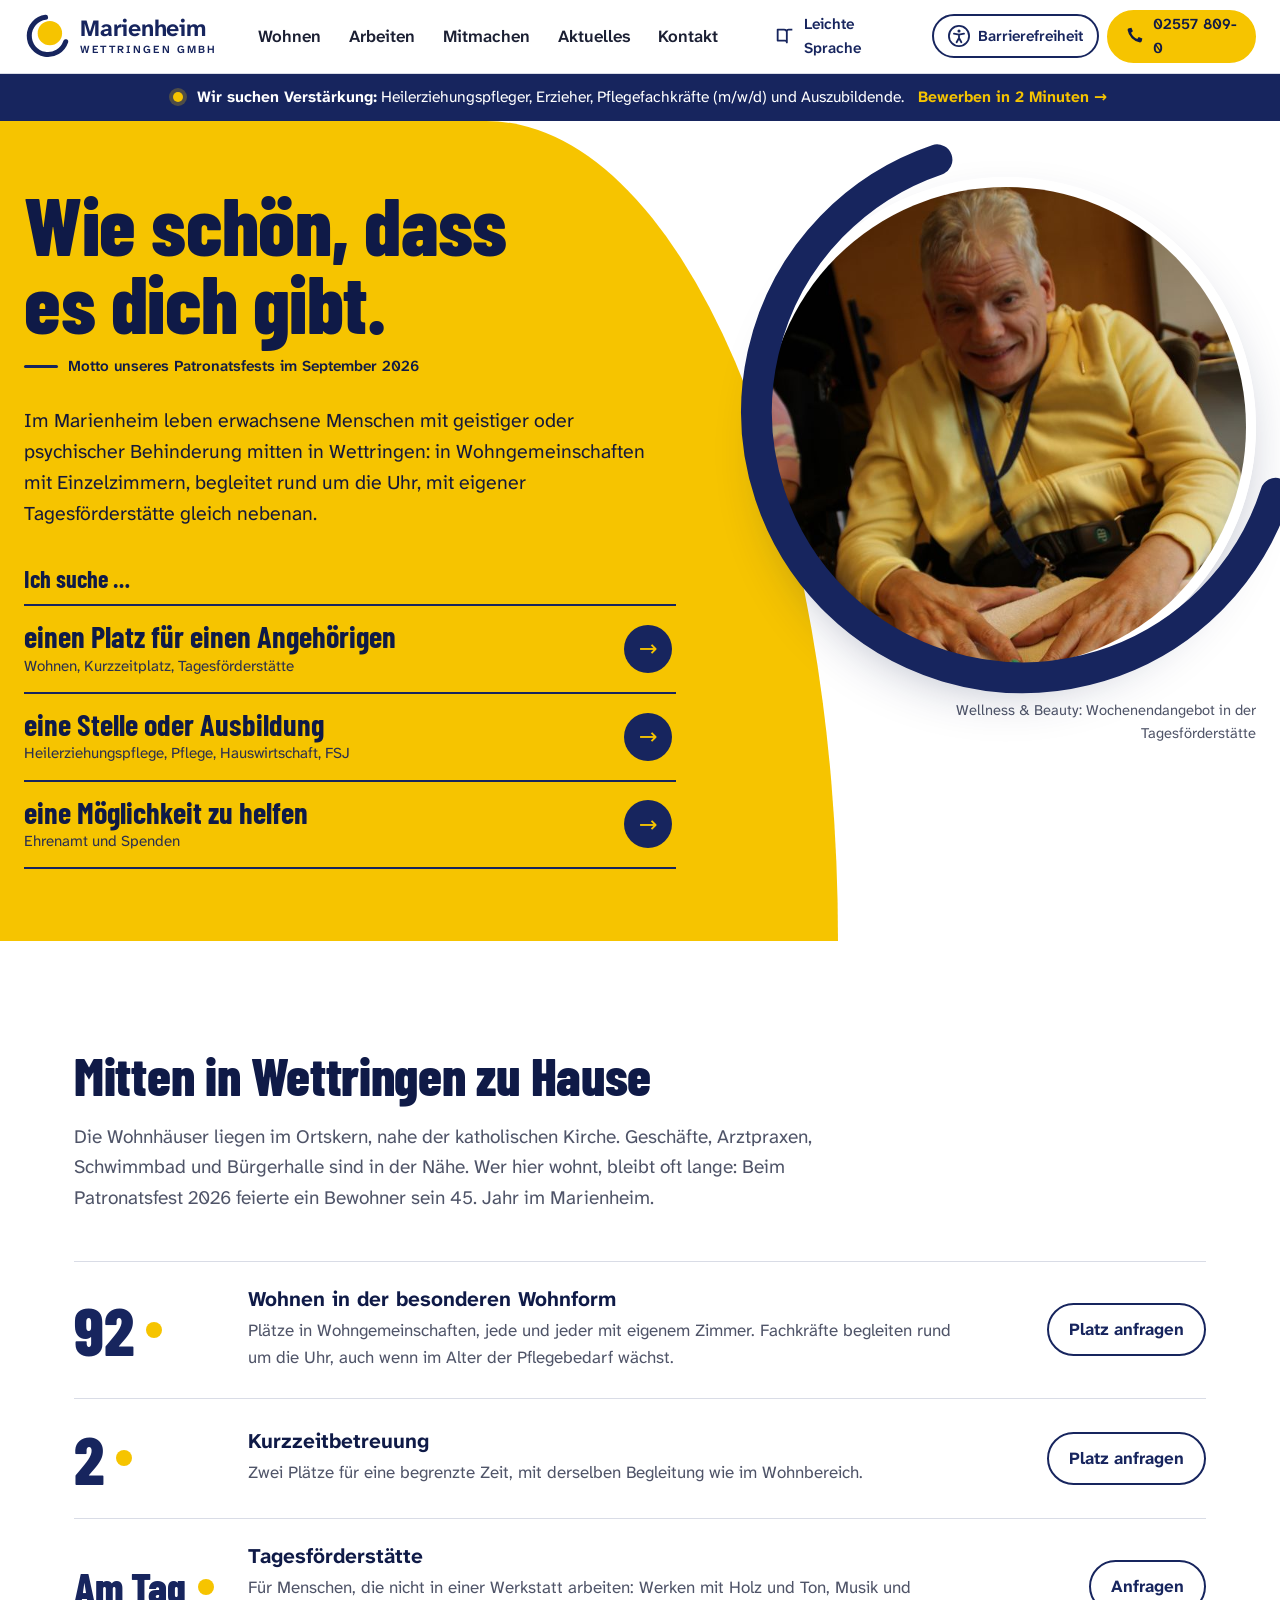
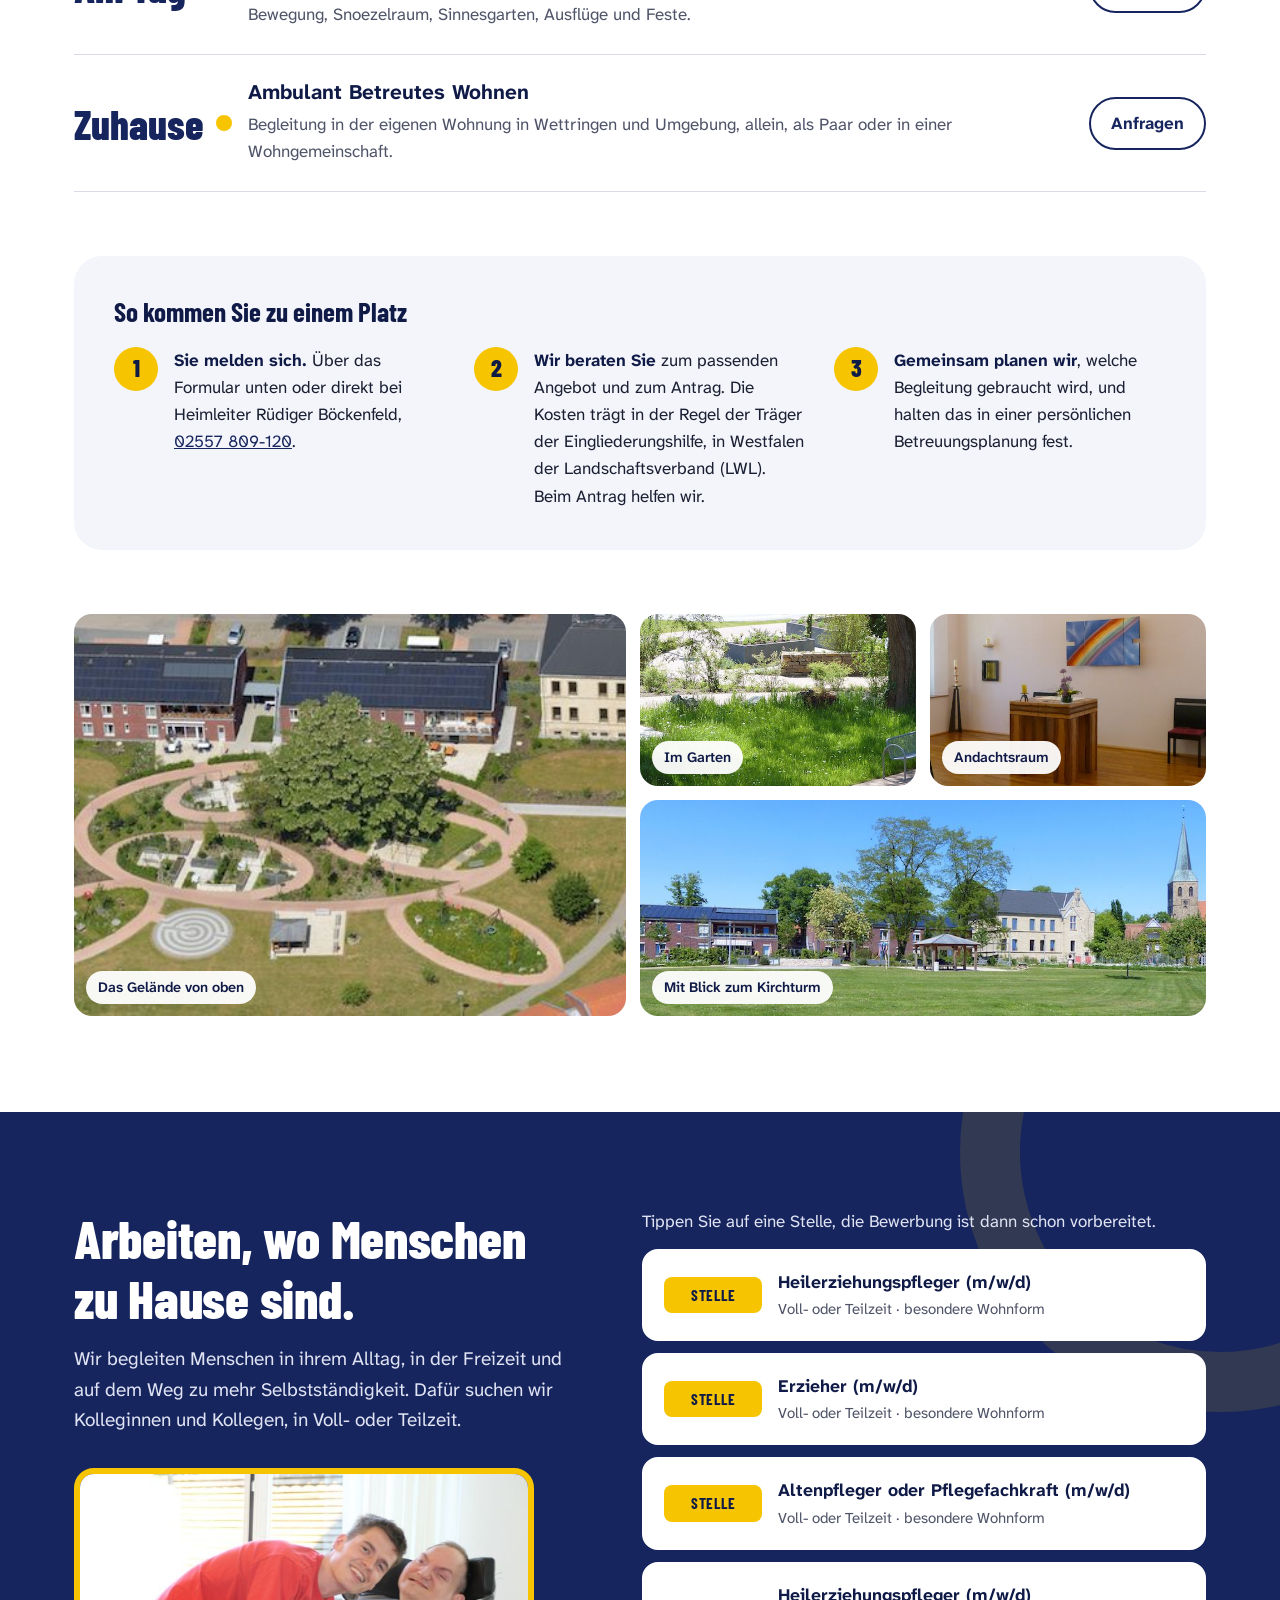
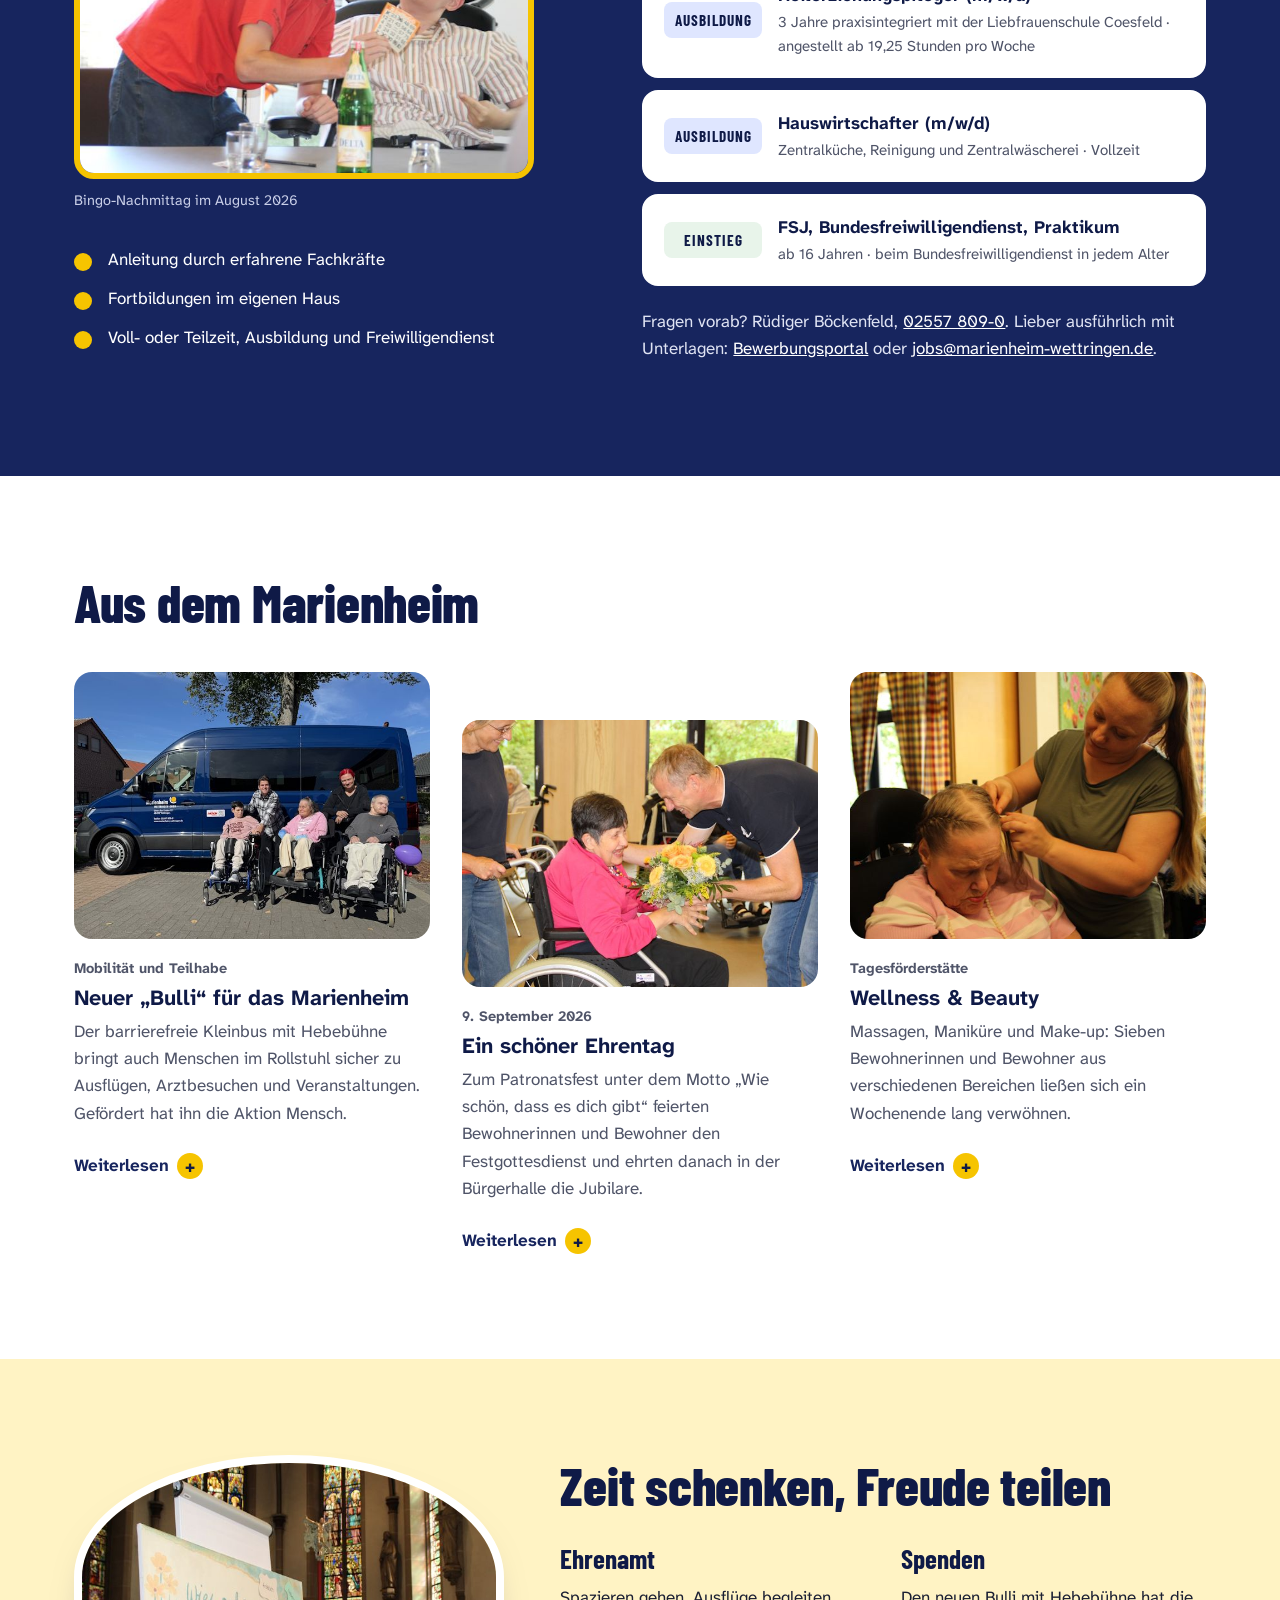
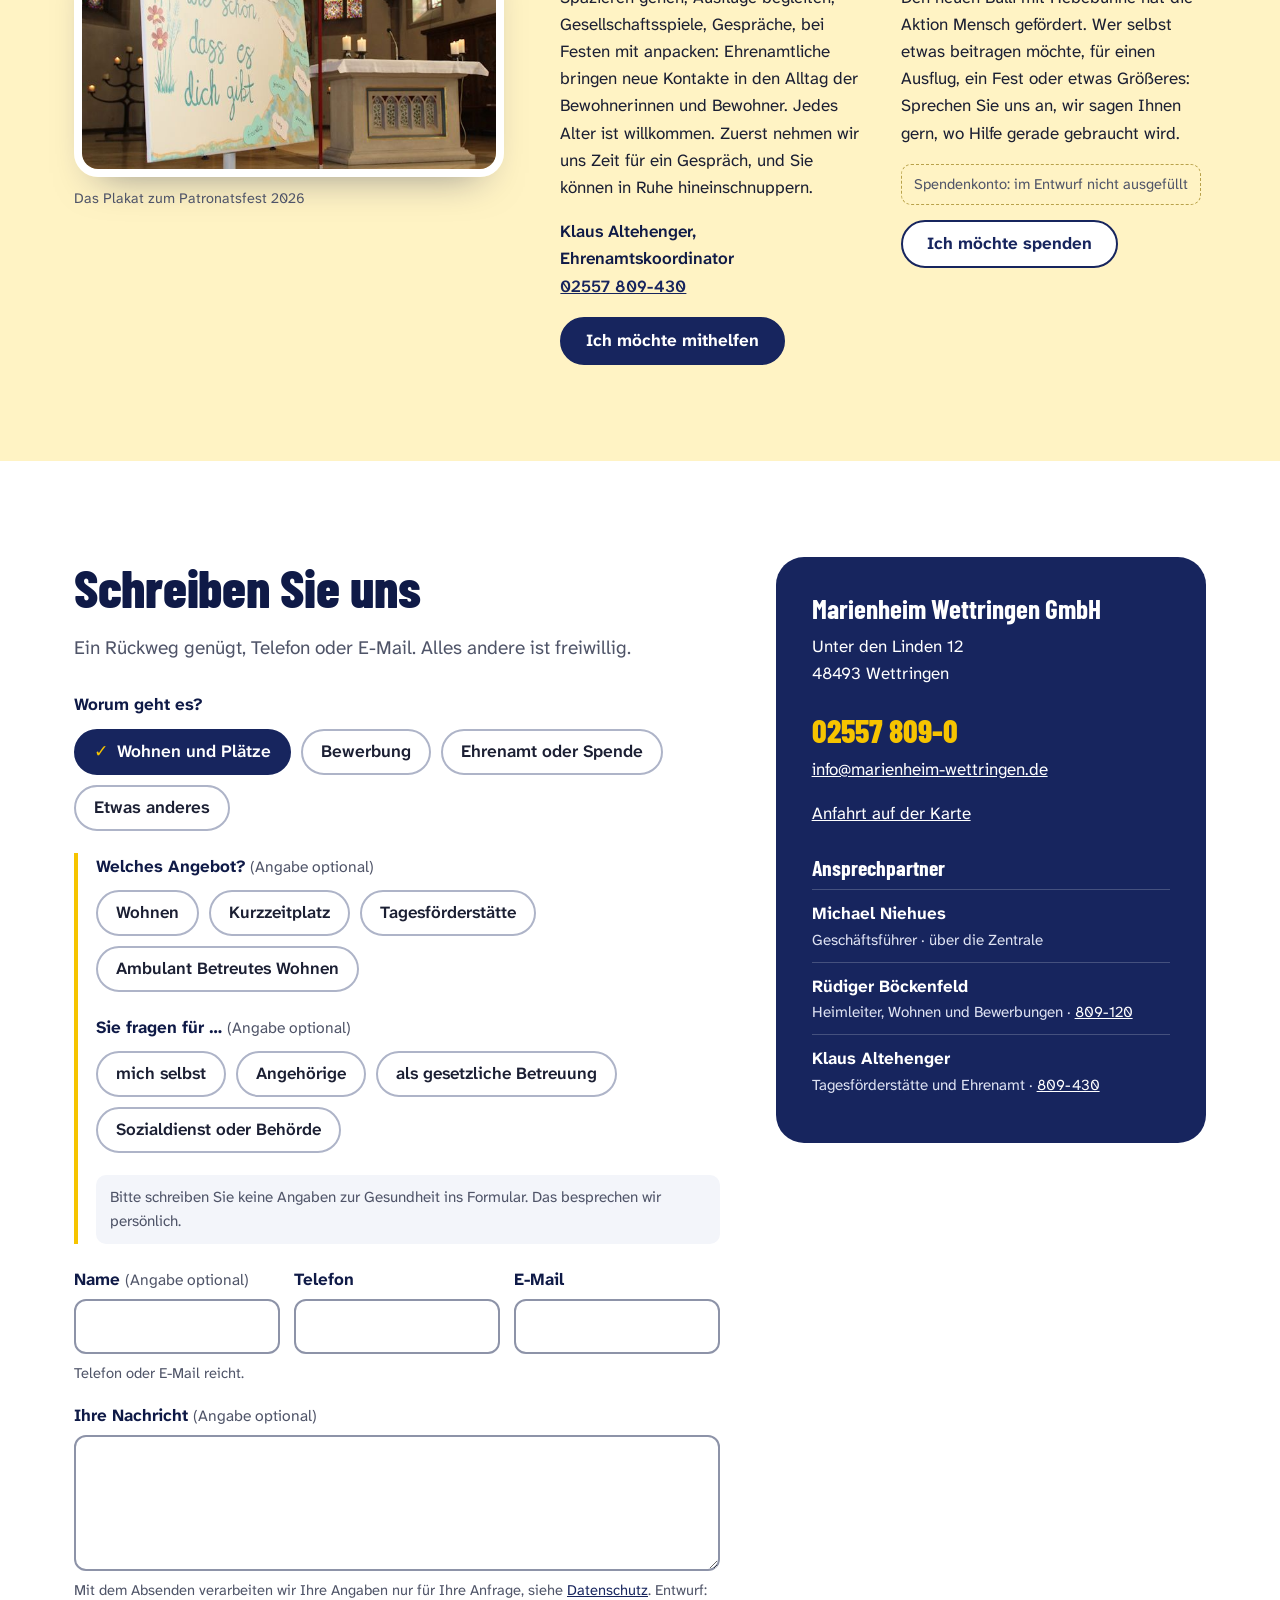
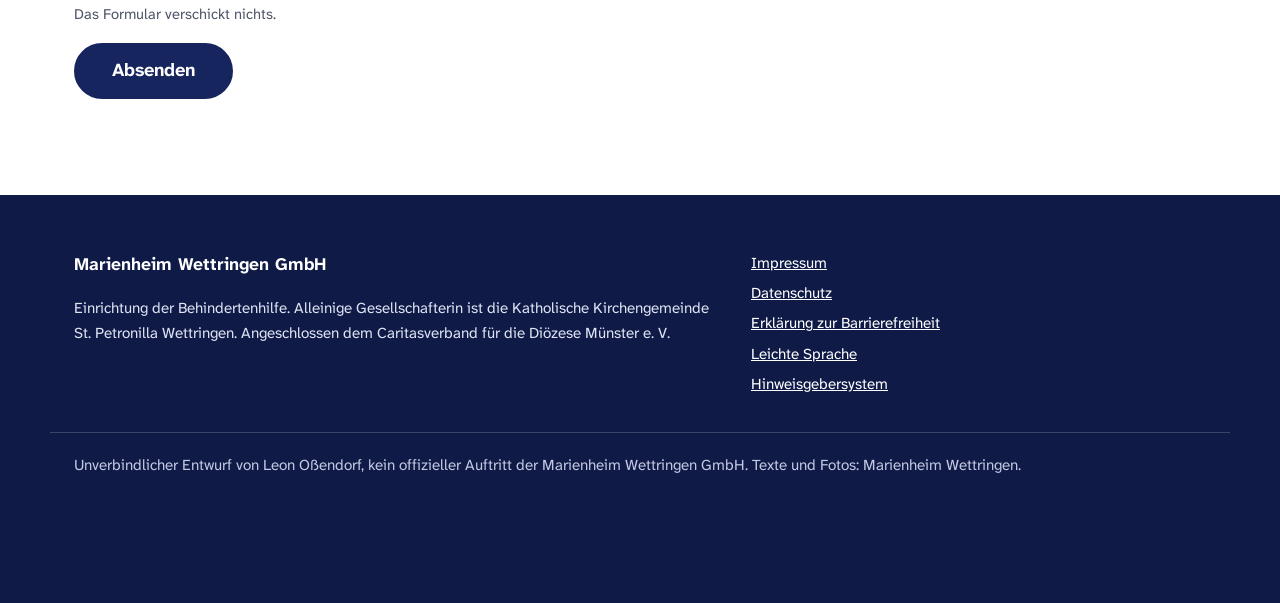
==== index.html @ 82c479a9 "Entwurf Marienheim Wettringen (Martin) Co-Authored-By: Claude Opus 5.5 <noreply@anthropic.com>" ====
<!DOCTYPE html>
<html lang="de-DE">
<head>
<meta charset="utf-8">
<meta name="viewport" content="width=device-width, initial-scale=1">
<meta name="robots" content="noindex,nofollow">
<title>Marienheim Wettringen – Wohnen, Tagesförderstätte, Arbeiten (Entwurf)</title>
<meta name="description" content="Unverbindlicher Entwurf: Marienheim Wettringen, Einrichtung der Behindertenhilfe mitten in Wettringen.">
<link rel="preload" href="fonts/atkinson-var.woff2" as="font" type="font/woff2" crossorigin>
<link rel="preload" href="fonts/barlow-condensed-latin-800-normal.woff2" as="font" type="font/woff2" crossorigin>
<link rel="stylesheet" href="css/style.css?v=1">
<link rel="icon" href="img/favicon.svg" type="image/svg+xml">
<script>try{var a=JSON.parse(localStorage.getItem('mh-a11y')||'{}');var c=document.documentElement.classList;if(a.size)c.add('fs-'+a.size);if(a.contrast)c.add('hc');if(a.spacing)c.add('ls');if(a.motion)c.add('nomotion');}catch(e){}</script>
</head>
<body>
<a class="skip" href="#inhalt">Zum Inhalt springen</a>

<header class="kopf" id="kopf">
  <div class="kopf__in">
    <a class="logo" href="./" aria-label="Marienheim Wettringen GmbH, zur Startseite">
      <svg class="logo__zeichen" viewBox="0 0 64 64" aria-hidden="true" focusable="false">
        <circle cx="36" cy="28" r="17" fill="var(--gelb)"/>
        <path d="M30 6 A26 26 0 1 0 58 40" fill="none" stroke="var(--blau)" stroke-width="7" stroke-linecap="round"/>
      </svg>
      <span class="logo__text"><span class="logo__name">Marienheim</span><span class="logo__ort">Wettringen GmbH</span></span>
    </a>
    <nav class="hauptnav" aria-label="Hauptmenü">
      <ul>
        <li><a href="#wohnen">Wohnen</a></li>
        <li><a href="#arbeiten">Arbeiten</a></li>
        <li><a href="#mitmachen">Mitmachen</a></li>
        <li><a href="#aktuelles">Aktuelles</a></li>
        <li><a href="#kontakt">Kontakt</a></li>
      </ul>
    </nav>
    <div class="kopf__werkzeug">
      <a class="ls-link" href="leichte-sprache.html"><svg viewBox="0 0 24 24" aria-hidden="true"><path d="M4 5h7a3 3 0 0 1 3 3v11a2 2 0 0 0-2-2H4zM20 5h-4a2 2 0 0 0-2 2" fill="none" stroke="currentColor" stroke-width="2" stroke-linejoin="round"/></svg>Leichte Sprache</a>
      <button class="a11y-knopf" type="button" aria-expanded="false" aria-controls="a11y-panel">
        <svg viewBox="0 0 24 24" aria-hidden="true"><circle cx="12" cy="12" r="11" fill="none" stroke="currentColor" stroke-width="2"/><circle cx="12" cy="6.6" r="1.7" fill="currentColor"/><path d="M6.5 9.4l5.5 1.2 5.5-1.2M12 10.6v3.6l-2.6 4.6M12 14.2l2.6 4.6" fill="none" stroke="currentColor" stroke-width="2" stroke-linecap="round" stroke-linejoin="round"/></svg>
        <span>Barrierefreiheit</span>
      </button>
      <a class="tel-knopf" href="tel:+4925578090" aria-label="Anrufen: 02557 809-0"><svg viewBox="0 0 24 24" aria-hidden="true"><path d="M6.6 3.5l2.6-.6 1.6 4-2 1.5a12 12 0 0 0 6.8 6.8l1.5-2 4 1.6-.6 2.6a2 2 0 0 1-2 1.6A16.5 16.5 0 0 1 5 5.5a2 2 0 0 1 1.6-2z" fill="currentColor"/></svg><span>02557 809-0</span></a>
    </div>
  </div>

  <div class="a11y-panel" id="a11y-panel" hidden>
    <div class="a11y-panel__in">
      <h2 class="a11y-panel__titel">Seite anpassen</h2>
      <div class="a11y-gruppe" role="group" aria-label="Schriftgröße">
        <span class="a11y-label">Schriftgröße</span>
        <button type="button" data-size="" aria-pressed="true">Normal</button>
        <button type="button" data-size="1" aria-pressed="false">Größer</button>
        <button type="button" data-size="2" aria-pressed="false">Sehr groß</button>
      </div>
      <div class="a11y-gruppe">
        <button type="button" class="a11y-schalter" data-toggle="contrast" aria-pressed="false">Starker Kontrast</button>
        <button type="button" class="a11y-schalter" data-toggle="spacing" aria-pressed="false">Mehr Zeilenabstand</button>
        <button type="button" class="a11y-schalter" data-toggle="motion" aria-pressed="false">Bewegungen aus</button>
        <button type="button" class="a11y-schalter" id="vorlesen" aria-pressed="false">Seite vorlesen</button>
      </div>
      <p class="a11y-links"><a href="leichte-sprache.html">Diese Seite in Leichter Sprache</a> · <a href="barrierefreiheit.html">Erklärung zur Barrierefreiheit</a></p>
      <button type="button" class="a11y-zu" aria-label="Einstellungen schließen">Schließen</button>
    </div>
  </div>
</header>

<aside class="stellen-aside" aria-label="Stellenangebote">
<a class="stellen-band" href="#arbeiten">
  <span class="stellen-band__punkt" aria-hidden="true"></span>
  <span><strong>Wir suchen Verstärkung:</strong> Heilerziehungspfleger, Erzieher, Pflegefachkräfte (m/w/d) und Auszubildende.</span>
  <span class="stellen-band__pfeil">Bewerben in 2 Minuten <span aria-hidden="true">→</span></span>
</a>
</aside>

<main id="inhalt">

<section class="hero" aria-labelledby="hero-titel">
  <div class="hero__flaeche">
    <div class="hero__text">
      <h1 id="hero-titel" class="hero__titel">Wie schön, dass es&nbsp;dich&nbsp;gibt.</h1>
      <p class="hero__herkunft">Motto unseres Patronatsfests im September 2026</p>
      <p class="hero__lead">Im Marienheim leben erwachsene Menschen mit geistiger oder psychischer Behinderung mitten in Wettringen: in Wohngemeinschaften mit Einzelzimmern, begleitet rund um die Uhr, mit eigener Tagesförderstätte gleich nebenan.</p>

      <div class="wege">
        <p class="wege__vor" id="wege-vor">Ich suche …</p>
        <ul class="wege__liste" aria-labelledby="wege-vor">
          <li><a href="#wohnen" class="weg"><span class="weg__haupt">einen Platz für einen Angehörigen</span><span class="weg__neben">Wohnen, Kurzzeitplatz, Tagesförderstätte</span><span class="weg__pfeil" aria-hidden="true">→</span></a></li>
          <li><a href="#arbeiten" class="weg"><span class="weg__haupt">eine Stelle oder Ausbildung</span><span class="weg__neben">Heilerziehungspflege, Pflege, Hauswirtschaft, FSJ</span><span class="weg__pfeil" aria-hidden="true">→</span></a></li>
          <li><a href="#mitmachen" class="weg"><span class="weg__haupt">eine Möglichkeit zu helfen</span><span class="weg__neben">Ehrenamt und Spenden</span><span class="weg__pfeil" aria-hidden="true">→</span></a></li>
        </ul>
      </div>
    </div>
  </div>
  <figure class="hero__bild">
    <div class="hero__kreis">
      <img src="img/mensch-gelb.jpg" width="640" height="640" alt="Ein Bewohner im gelben Pullover lacht in die Kamera, vor ihm Nagellack und Pflegeutensilien.">
    </div>
    <svg class="hero__bogen" viewBox="0 0 400 400" aria-hidden="true" focusable="false"><path d="M150 12 A190 190 0 1 0 392 250" fill="none" stroke="var(--blau)" stroke-width="22" stroke-linecap="round" pathLength="1"/></svg>
    <figcaption>Wellness &amp; Beauty: Wochenendangebot in der Tagesförderstätte</figcaption>
  </figure>
</section>

<section class="wohnen" id="wohnen" aria-labelledby="wohnen-titel">
  <div class="rahmen">
    <div class="wohnen__kopf">
      <h2 id="wohnen-titel" class="titel">Mitten in Wettringen zu&nbsp;Hause</h2>
      <p class="einleitung">Die Wohnhäuser liegen im Ortskern, nahe der katholischen Kirche. Geschäfte, Arztpraxen, Schwimmbad und Bürgerhalle sind in der Nähe. Wer hier wohnt, bleibt oft lange: Beim Patronatsfest 2026 feierte ein Bewohner sein 45.&nbsp;Jahr im Marienheim.</p>
    </div>

    <ol class="angebote">
      <li class="angebot zeige">
        <span class="angebot__zahl">92</span>
        <div class="angebot__text">
          <h3>Wohnen in der besonderen Wohnform</h3>
          <p>Plätze in Wohngemeinschaften, jede und jeder mit eigenem Zimmer. Fachkräfte begleiten rund um die Uhr, auch wenn im Alter der Pflegebedarf wächst.</p>
        </div>
        <a class="angebot__knopf" href="#kontakt" data-weiche="wohnen" data-wahl="Besondere Wohnform">Platz anfragen</a>
      </li>
      <li class="angebot zeige">
        <span class="angebot__zahl">2</span>
        <div class="angebot__text">
          <h3>Kurzzeitbetreuung</h3>
          <p>Zwei Plätze für eine begrenzte Zeit, mit derselben Begleitung wie im Wohnbereich.</p>
        </div>
        <a class="angebot__knopf" href="#kontakt" data-weiche="wohnen" data-wahl="Kurzzeitbetreuung">Platz anfragen</a>
      </li>
      <li class="angebot zeige">
        <span class="angebot__zahl angebot__zahl--wort" aria-hidden="true">Am Tag</span>
        <div class="angebot__text">
          <h3>Tagesförderstätte</h3>
          <p>Für Menschen, die nicht in einer Werkstatt arbeiten: Werken mit Holz und Ton, Musik und Bewegung, Snoezelraum, Sinnesgarten, Ausflüge und Feste.</p>
        </div>
        <a class="angebot__knopf" href="#kontakt" data-weiche="wohnen" data-wahl="Tagesförderstätte">Anfragen</a>
      </li>
      <li class="angebot zeige">
        <span class="angebot__zahl angebot__zahl--wort" aria-hidden="true">Zuhause</span>
        <div class="angebot__text">
          <h3>Ambulant Betreutes Wohnen</h3>
          <p>Begleitung in der eigenen Wohnung in Wettringen und Umgebung, allein, als Paar oder in einer Wohngemeinschaft.</p>
        </div>
        <a class="angebot__knopf" href="#kontakt" data-weiche="wohnen" data-wahl="Ambulant Betreutes Wohnen">Anfragen</a>
      </li>
    </ol>

    <div class="weg-zum-platz zeige">
      <h3 class="untertitel">So kommen Sie zu einem Platz</h3>
      <ol class="schritte">
        <li><span class="schritte__nr">1</span><div><strong>Sie melden sich.</strong> Über das Formular unten oder direkt bei Heimleiter Rüdiger Böckenfeld, <a href="tel:+492557809120">02557&nbsp;809-120</a>.</div></li>
        <li><span class="schritte__nr">2</span><div><strong>Wir beraten Sie</strong> zum passenden Angebot und zum Antrag. Die Kosten trägt in der Regel der Träger der Eingliederungshilfe, in Westfalen der Landschaftsverband (LWL). Beim Antrag helfen wir.</div></li>
        <li><span class="schritte__nr">3</span><div><strong>Gemeinsam planen wir</strong>, welche Begleitung gebraucht wird, und halten das in einer persönlichen Betreuungsplanung fest.</div></li>
      </ol>
    </div>

    <div class="gelaende" aria-label="Bilder vom Gelände">
      <figure class="gelaende__gross zeige"><img src="img/luftbild.jpg" width="892" height="310" loading="lazy" alt="Luftbild: Wohnhäuser rund um einen Garten mit kreisförmig angelegten Wegen."><figcaption>Das Gelände von oben</figcaption></figure>
      <figure class="zeige"><img src="img/sinnesgarten.jpg" width="892" height="310" loading="lazy" alt="Gewundener Weg mit Bank zwischen Bäumen und Beeten."><figcaption>Im Garten</figcaption></figure>
      <figure class="zeige"><img src="img/kapelle.jpg" width="892" height="310" loading="lazy" alt="Heller Andachtsraum mit Holzaltar, Kerze und einem Regenbogenbild an der Wand."><figcaption>Andachtsraum</figcaption></figure>
      <figure class="zeige"><img src="img/gelaende-kirche.jpg" width="892" height="310" loading="lazy" alt="Rasenfläche mit Wohnhäusern und Pavillon, im Hintergrund der Kirchturm."><figcaption>Mit Blick zum Kirchturm</figcaption></figure>
    </div>
  </div>
</section>

<section class="arbeiten" id="arbeiten" aria-labelledby="arbeiten-titel">
  <div class="rahmen arbeiten__raster">
    <div class="arbeiten__kopf">
      <h2 id="arbeiten-titel" class="titel titel--hell">Arbeiten, wo Menschen zu&nbsp;Hause sind.</h2>
      <p class="einleitung einleitung--hell">Wir begleiten Menschen in ihrem Alltag, in der Freizeit und auf dem Weg zu mehr Selbstständigkeit. Dafür suchen wir Kolleginnen und Kollegen, in Voll- oder Teilzeit.</p>
      <figure class="arbeiten__bild zeige">
        <img src="img/bingo.jpg" width="640" height="427" loading="lazy" alt="Ein Mitarbeiter im roten Shirt und ein Bewohner im Rollstuhl jubeln gemeinsam mit einer Bingo-Karte.">
        <figcaption>Bingo-Nachmittag im August 2026</figcaption>
      </figure>
      <ul class="was-wir-bieten">
        <li>Anleitung durch erfahrene Fachkräfte</li>
        <li>Fortbildungen im eigenen Haus</li>
        <li>Voll- oder Teilzeit, Ausbildung und Freiwilligendienst</li>
      </ul>
    </div>

    <div class="stellen">
      <p class="stellen__hinweis">Tippen Sie auf eine Stelle, die Bewerbung ist dann schon vorbereitet.</p>
      <ul class="stellen__liste">
        <li><a href="#kontakt" class="stelle" data-weiche="bewerbung" data-wahl="Heilerziehungspfleger (m/w/d)"><span class="stelle__art">Stelle</span><span class="stelle__name">Heilerziehungspfleger (m/w/d)</span><span class="stelle__info">Voll- oder Teilzeit · besondere Wohnform</span></a></li>
        <li><a href="#kontakt" class="stelle" data-weiche="bewerbung" data-wahl="Erzieher (m/w/d)"><span class="stelle__art">Stelle</span><span class="stelle__name">Erzieher (m/w/d)</span><span class="stelle__info">Voll- oder Teilzeit · besondere Wohnform</span></a></li>
        <li><a href="#kontakt" class="stelle" data-weiche="bewerbung" data-wahl="Altenpfleger oder Pflegefachkraft (m/w/d)"><span class="stelle__art">Stelle</span><span class="stelle__name">Altenpfleger oder Pflegefachkraft (m/w/d)</span><span class="stelle__info">Voll- oder Teilzeit · besondere Wohnform</span></a></li>
        <li><a href="#kontakt" class="stelle stelle--aus" data-weiche="bewerbung" data-wahl="Ausbildung Heilerziehungspflege"><span class="stelle__art">Ausbildung</span><span class="stelle__name">Heilerziehungspfleger (m/w/d)</span><span class="stelle__info">3 Jahre praxisintegriert mit der Liebfrauenschule Coesfeld · angestellt ab 19,25 Stunden pro Woche</span></a></li>
        <li><a href="#kontakt" class="stelle stelle--aus" data-weiche="bewerbung" data-wahl="Ausbildung Hauswirtschaft"><span class="stelle__art">Ausbildung</span><span class="stelle__name">Hauswirtschafter (m/w/d)</span><span class="stelle__info">Zentralküche, Reinigung und Zentralwäscherei · Vollzeit</span></a></li>
        <li><a href="#kontakt" class="stelle stelle--frei" data-weiche="bewerbung" data-wahl="FSJ, Bundesfreiwilligendienst oder Praktikum"><span class="stelle__art">Einstieg</span><span class="stelle__name">FSJ, Bundesfreiwilligendienst, Praktikum</span><span class="stelle__info">ab 16 Jahren · beim Bundesfreiwilligendienst in jedem Alter</span></a></li>
      </ul>
      <p class="stellen__fuss">Fragen vorab? Rüdiger Böckenfeld, <a href="tel:+4925578090">02557&nbsp;809-0</a>. Lieber ausführlich mit Unterlagen: <a href="https://bewerbung.sozialjob24.de/#/stelle/c401d3a0-cec9-464c-9f11-5a39c66523ba" rel="noopener">Bewerbungsportal</a> oder <a href="mailto:jobs@marienheim-wettringen.de">jobs@marienheim-wettringen.de</a>.</p>
    </div>
  </div>
</section>

<section class="aktuelles" id="aktuelles" aria-labelledby="aktuelles-titel">
  <div class="rahmen">
    <h2 id="aktuelles-titel" class="titel">Aus dem Marienheim</h2>
    <div class="beitraege">
      <article class="beitrag zeige">
        <img src="img/bulli.jpg" width="640" height="480" loading="lazy" alt="Drei Bewohnerinnen und Bewohner im Rollstuhl und zwei Begleiter vor dem neuen blauen Kleinbus.">
        <div class="beitrag__text">
          <p class="beitrag__marke">Mobilität und Teilhabe</p>
          <h3>Neuer „Bulli“ für das Marienheim</h3>
          <p>Der barrierefreie Kleinbus mit Hebebühne bringt auch Menschen im Rollstuhl sicher zu Ausflügen, Arztbesuchen und Veranstaltungen. Gefördert hat ihn die Aktion Mensch.</p>
          <details>
            <summary>Weiterlesen</summary>
            <p>„Der neue Bulli ist für uns weit mehr als nur ein Fortbewegungsmittel“, sagt Geschäftsführer Michael Niehues. „Er schenkt den uns anvertrauten Menschen Flexibilität und sorgt dafür, dass sie mitten im Leben stehen können. Ein herzlicher Dank gilt der Aktion Mensch, ohne deren Unterstützung dieses Projekt nicht realisierbar gewesen wäre.“</p>
          </details>
        </div>
      </article>
      <article class="beitrag zeige">
        <img src="img/patronatsfest.jpg" width="640" height="539" loading="lazy" alt="Heimleiter Rüdiger Böckenfeld überreicht einer Bewohnerin im Rollstuhl einen Blumenstrauß.">
        <div class="beitrag__text">
          <p class="beitrag__marke">9. September 2026</p>
          <h3>Ein schöner Ehrentag</h3>
          <p>Zum Patronatsfest unter dem Motto „Wie schön, dass es dich gibt“ feierten Bewohnerinnen und Bewohner den Festgottesdienst und ehrten danach in der Bürgerhalle die Jubilare.</p>
          <details>
            <summary>Weiterlesen</summary>
            <p>Ein ganz besonderes Jubiläum: Ein Bewohner lebt seit 45 Jahren im Marienheim und hat hier ein echtes Zuhause gefunden. Heimleiter Rüdiger Böckenfeld gratulierte allen Jubilaren und überreichte Blumensträuße.</p>
          </details>
        </div>
      </article>
      <article class="beitrag zeige">
        <img src="img/wellness.jpg" width="640" height="427" loading="lazy" alt="Eine Mitarbeiterin flicht einer Bewohnerin im Rollstuhl die Haare.">
        <div class="beitrag__text">
          <p class="beitrag__marke">Tagesförderstätte</p>
          <h3>Wellness &amp; Beauty</h3>
          <p>Massagen, Maniküre und Make-up: Sieben Bewohnerinnen und Bewohner aus verschiedenen Bereichen ließen sich ein Wochenende lang verwöhnen.</p>
          <details>
            <summary>Weiterlesen</summary>
            <p>In ruhiger und geschützter Atmosphäre ging es um die kleinen Dinge des Alltags, die sonst zu kurz kommen. Einfach mal fallen lassen, zusammen lachen und entspannen tut nachhaltig gut.</p>
          </details>
        </div>
      </article>
    </div>
  </div>
</section>

<section class="mitmachen" id="mitmachen" aria-labelledby="mitmachen-titel">
  <div class="rahmen mitmachen__raster">
    <figure class="mitmachen__bild zeige">
      <img src="img/motto.jpg" width="640" height="473" loading="lazy" alt="Handgemaltes Plakat mit dem Satz „Wie schön, dass es dich gibt“ neben dem Altar.">
      <figcaption>Das Plakat zum Patronatsfest 2026</figcaption>
    </figure>
    <div class="mitmachen__text">
      <h2 id="mitmachen-titel" class="titel">Zeit schenken, Freude teilen</h2>
      <div class="mitmachen__spalten">
        <div class="zeige">
          <h3 class="untertitel">Ehrenamt</h3>
          <p>Spazieren gehen, Ausflüge begleiten, Gesellschaftsspiele, Gespräche, bei Festen mit anpacken: Ehrenamtliche bringen neue Kontakte in den Alltag der Bewohnerinnen und Bewohner. Jedes Alter ist willkommen. Zuerst nehmen wir uns Zeit für ein Gespräch, und Sie können in Ruhe hineinschnuppern.</p>
          <p class="ansprech">Klaus Altehenger, Ehrenamtskoordinator<br><a href="tel:+492557809430">02557 809-430</a></p>
          <a class="knopf" href="#kontakt" data-weiche="ehrenamt" data-wahl="Ehrenamt">Ich möchte mithelfen</a>
        </div>
        <div class="zeige">
          <h3 class="untertitel">Spenden</h3>
          <p>Den neuen Bulli mit Hebebühne hat die Aktion Mensch gefördert. Wer selbst etwas beitragen möchte, für einen Ausflug, ein Fest oder etwas Größeres: Sprechen Sie uns an, wir sagen Ihnen gern, wo Hilfe gerade gebraucht wird.</p>
          <p class="platzhalter">Spendenkonto: im Entwurf nicht ausgefüllt</p>
          <a class="knopf knopf--rand" href="#kontakt" data-weiche="ehrenamt" data-wahl="Spende">Ich möchte spenden</a>
        </div>
      </div>
    </div>
  </div>
</section>

<section class="kontakt" id="kontakt" aria-labelledby="kontakt-titel">
  <div class="rahmen kontakt__raster">
    <div class="formular-box">
      <h2 id="kontakt-titel" class="titel">Schreiben Sie uns</h2>
      <p class="einleitung">Ein Rückweg genügt, Telefon oder E-Mail. Alles andere ist freiwillig.</p>

      <form class="formular" id="formular" novalidate>
        <fieldset class="weiche">
          <legend>Worum geht es?</legend>
          <div class="chips" role="radiogroup">
            <label class="chip"><input type="radio" name="weiche" value="wohnen" checked><span>Wohnen und Plätze</span></label>
            <label class="chip"><input type="radio" name="weiche" value="bewerbung"><span>Bewerbung</span></label>
            <label class="chip"><input type="radio" name="weiche" value="ehrenamt"><span>Ehrenamt oder Spende</span></label>
            <label class="chip"><input type="radio" name="weiche" value="anderes"><span>Etwas anderes</span></label>
          </div>
        </fieldset>

        <div class="zweig" data-zweig="wohnen">
          <fieldset>
            <legend>Welches Angebot? <span class="opt">(Angabe optional)</span></legend>
            <div class="chips">
              <label class="chip"><input type="checkbox" name="angebot" value="Besondere Wohnform"><span>Wohnen</span></label>
              <label class="chip"><input type="checkbox" name="angebot" value="Kurzzeitbetreuung"><span>Kurzzeitplatz</span></label>
              <label class="chip"><input type="checkbox" name="angebot" value="Tagesförderstätte"><span>Tagesförderstätte</span></label>
              <label class="chip"><input type="checkbox" name="angebot" value="Ambulant Betreutes Wohnen"><span>Ambulant Betreutes Wohnen</span></label>
            </div>
          </fieldset>
          <fieldset>
            <legend>Sie fragen für … <span class="opt">(Angabe optional)</span></legend>
            <div class="chips">
              <label class="chip"><input type="radio" name="fuer" value="mich selbst"><span>mich selbst</span></label>
              <label class="chip"><input type="radio" name="fuer" value="Angehörige"><span>Angehörige</span></label>
              <label class="chip"><input type="radio" name="fuer" value="gesetzliche Betreuung"><span>als gesetzliche Betreuung</span></label>
              <label class="chip"><input type="radio" name="fuer" value="Sozialdienst oder Behörde"><span>Sozialdienst oder Behörde</span></label>
            </div>
          </fieldset>
          <p class="formular__hinweis">Bitte schreiben Sie keine Angaben zur Gesundheit ins Formular. Das besprechen wir persönlich.</p>
        </div>

        <div class="zweig" data-zweig="bewerbung" hidden>
          <fieldset>
            <legend>Welche Stelle? <span class="opt">(Angabe optional)</span></legend>
            <div class="chips">
              <label class="chip"><input type="radio" name="stelle" value="Heilerziehungspfleger (m/w/d)"><span>Heilerziehungspflege</span></label>
              <label class="chip"><input type="radio" name="stelle" value="Erzieher (m/w/d)"><span>Erzieher</span></label>
              <label class="chip"><input type="radio" name="stelle" value="Altenpfleger oder Pflegefachkraft (m/w/d)"><span>Pflegefachkraft</span></label>
              <label class="chip"><input type="radio" name="stelle" value="Ausbildung Heilerziehungspflege"><span>Ausbildung HEP</span></label>
              <label class="chip"><input type="radio" name="stelle" value="Ausbildung Hauswirtschaft"><span>Ausbildung Hauswirtschaft</span></label>
              <label class="chip"><input type="radio" name="stelle" value="FSJ, Bundesfreiwilligendienst oder Praktikum"><span>FSJ, BFD, Praktikum</span></label>
              <label class="chip"><input type="radio" name="stelle" value="Initiativbewerbung"><span>Initiativ</span></label>
            </div>
          </fieldset>
          <fieldset>
            <legend>Wie viel möchten Sie arbeiten? <span class="opt">(Angabe optional)</span></legend>
            <div class="chips">
              <label class="chip"><input type="radio" name="umfang" value="Vollzeit"><span>Vollzeit</span></label>
              <label class="chip"><input type="radio" name="umfang" value="Teilzeit"><span>Teilzeit</span></label>
              <label class="chip"><input type="radio" name="umfang" value="noch offen"><span>Weiß ich noch nicht</span></label>
            </div>
          </fieldset>
          <div class="feld">
            <label for="datei">Lebenslauf oder Zeugnis <span class="opt">(Angabe optional)</span></label>
            <input type="file" id="datei" name="datei" accept=".pdf,.jpg,.jpeg,.png,.doc,.docx">
          </div>
        </div>

        <div class="zweig" data-zweig="ehrenamt" hidden>
          <fieldset>
            <legend>Was interessiert Sie? <span class="opt">(Angabe optional)</span></legend>
            <div class="chips">
              <label class="chip"><input type="checkbox" name="interesse" value="Ehrenamt"><span>Ehrenamt</span></label>
              <label class="chip"><input type="checkbox" name="interesse" value="Ausflüge begleiten"><span>Ausflüge begleiten</span></label>
              <label class="chip"><input type="checkbox" name="interesse" value="Spiele und Gespräche"><span>Spiele und Gespräche</span></label>
              <label class="chip"><input type="checkbox" name="interesse" value="Feste"><span>Bei Festen helfen</span></label>
              <label class="chip"><input type="checkbox" name="interesse" value="Spende"><span>Spende</span></label>
            </div>
          </fieldset>
        </div>

        <div class="felder">
          <div class="feld">
            <label for="name">Name <span class="opt">(Angabe optional)</span></label>
            <input type="text" id="name" name="name" autocomplete="name">
          </div>
          <div class="feld">
            <label for="tel">Telefon</label>
            <input type="tel" id="tel" name="tel" autocomplete="tel" inputmode="tel" aria-describedby="rueckweg-hinweis">
          </div>
          <div class="feld">
            <label for="mail">E-Mail</label>
            <input type="email" id="mail" name="mail" autocomplete="email" aria-describedby="rueckweg-hinweis">
          </div>
        </div>
        <p class="formular__klein" id="rueckweg-hinweis">Telefon oder E-Mail reicht.</p>
        <p class="formular__fehler" id="fehler" role="alert" hidden>Bitte geben Sie eine Telefonnummer oder eine E-Mail-Adresse an, damit wir antworten können.</p>

        <div class="feld">
          <label for="nachricht">Ihre Nachricht <span class="opt">(Angabe optional)</span></label>
          <textarea id="nachricht" name="nachricht" rows="4"></textarea>
        </div>

        <p class="formular__klein">Mit dem Absenden verarbeiten wir Ihre Angaben nur für Ihre Anfrage, siehe <a href="datenschutz.html">Datenschutz</a>. Entwurf: Das Formular verschickt nichts.</p>
        <button class="knopf knopf--gross" type="submit">Absenden</button>
      </form>

      <div class="danke" id="danke" hidden tabindex="-1">
        <svg viewBox="0 0 64 64" aria-hidden="true"><circle cx="32" cy="32" r="30" fill="var(--gelb)"/><path d="M19 33l9 9 17-19" fill="none" stroke="var(--blau)" stroke-width="5" stroke-linecap="round" stroke-linejoin="round"/></svg>
        <h3>Danke, das ist angekommen.</h3>
        <p id="danke-text"></p>
        <p class="danke__entwurf">Entwurf: Es wurde nichts versendet.</p>
        <button type="button" class="knopf knopf--rand" id="nochmal">Neue Nachricht</button>
      </div>
    </div>

    <div class="kontaktdaten">
      <h3 class="untertitel">Marienheim Wettringen GmbH</h3>
      <p>Unter den Linden 12<br>48493 Wettringen</p>
      <p><a class="gross-link" href="tel:+4925578090">02557 809-0</a><br><a href="mailto:info@marienheim-wettringen.de">info@marienheim-wettringen.de</a></p>
      <p><a href="https://www.openstreetmap.org/search?query=Unter%20den%20Linden%2012%2C%2048493%20Wettringen" rel="noopener">Anfahrt auf der Karte</a></p>
      <h3 class="untertitel untertitel--klein">Ansprechpartner</h3>
      <dl class="personen">
        <div><dt>Michael Niehues</dt><dd>Geschäftsführer · über die Zentrale</dd></div>
        <div><dt>Rüdiger Böckenfeld</dt><dd>Heimleiter, Wohnen und Bewerbungen · <a href="tel:+492557809120" class="nowrap">809-120</a></dd></div>
        <div><dt>Klaus Altehenger</dt><dd>Tagesförderstätte und Ehrenamt · <a href="tel:+492557809430" class="nowrap">809-430</a></dd></div>
      </dl>
    </div>
  </div>
</section>

</main>

<footer class="fuss">
  <div class="rahmen fuss__raster">
    <div>
      <p class="fuss__name">Marienheim Wettringen GmbH</p>
      <p>Einrichtung der Behindertenhilfe. Alleinige Gesellschafterin ist die Katholische Kirchengemeinde St.&nbsp;Petronilla Wettringen. Angeschlossen dem Caritasverband für die Diözese Münster e.&nbsp;V.</p>
    </div>
    <ul class="fuss__links">
      <li><a href="impressum.html">Impressum</a></li>
      <li><a href="datenschutz.html">Datenschutz</a></li>
      <li><a href="barrierefreiheit.html">Erklärung zur Barrierefreiheit</a></li>
      <li><a href="leichte-sprache.html">Leichte Sprache</a></li>
      <li><a href="https://marienheim-wettringen.interne-meldestelle.de/" rel="noopener">Hinweisgebersystem</a></li>
    </ul>
  </div>
  <div class="rahmen fuss__entwurf">
    <p>Unverbindlicher Entwurf von Leon Oßendorf, kein offizieller Auftritt der Marienheim Wettringen GmbH. Texte und Fotos: Marienheim Wettringen.</p>
  </div>
</footer>

<nav class="handyleiste" aria-label="Schnellkontakt">
  <a href="tel:+4925578090">Anrufen</a>
  <a href="#kontakt">Schreiben</a>
  <a href="#arbeiten">Bewerben</a>
</nav>

<script src="js/main.js?v=1" defer></script>
</body>
</html>
---- css/style.css ----
@font-face{font-family:"Atkinson";src:url(../fonts/atkinson-var.woff2) format("woff2");font-weight:200 800;font-display:swap}
@font-face{font-family:"Barlow C";src:url(../fonts/barlow-condensed-latin-600-normal.woff2) format("woff2");font-weight:600;font-display:swap}
@font-face{font-family:"Barlow C";src:url(../fonts/barlow-condensed-latin-700-normal.woff2) format("woff2");font-weight:700;font-display:swap}
@font-face{font-family:"Barlow C";src:url(../fonts/barlow-condensed-latin-800-normal.woff2) format("woff2");font-weight:800;font-display:swap}

:root{
  --blau:#17255e; --blau-2:#22337a; --blau-tief:#0f1a47;
  --gelb:#f6c400; --gelb-hell:#fff3c4;
  --text:#1b1f33; --grau:#4f5468; --linie:#d9dce6; --flaeche:#f3f5fa;
  --fokus:#d6338a;
  --rahmen:1180px;
  --fs:1.0625rem;
  --lh:1.6;
  --display:"Barlow C","Arial Narrow",sans-serif;
}
html.fs-1{--fs:1.25rem}
html.fs-2{--fs:1.45rem}
html.ls{--lh:2}
html.ls p, html.ls li, html.ls dd{letter-spacing:.02em;word-spacing:.08em}

*,*::before,*::after{box-sizing:border-box}
html{scroll-behavior:smooth;scroll-padding-top:96px}
html.nomotion{scroll-behavior:auto}
body{margin:0;font-family:"Atkinson",system-ui,sans-serif;font-size:var(--fs);line-height:var(--lh);color:var(--text);background:#fff;-webkit-font-smoothing:antialiased}
img{max-width:100%;height:auto;display:block}
a{color:var(--blau)}
a:hover{text-decoration-thickness:2px}
:focus-visible{outline:3px solid var(--fokus);outline-offset:3px;border-radius:4px}
h1,h2,h3{line-height:1.12;margin:0}
p{margin:0 0 1em}
.rahmen{max-width:var(--rahmen);margin:0 auto;padding:0 24px}

.skip{position:absolute;left:12px;top:-60px;background:var(--blau);color:#fff;padding:12px 18px;border-radius:8px;z-index:100;font-weight:700}
.skip:focus{top:12px}

/* ---------- Kopf ---------- */
.kopf{position:sticky;top:0;z-index:50;background:#fff;border-bottom:1px solid var(--linie)}
.kopf__in{max-width:1320px;margin:0 auto;padding:10px 24px;display:flex;align-items:center;gap:28px}
.logo{display:flex;align-items:center;gap:10px;text-decoration:none;color:var(--blau);flex:none}
.logo__zeichen{width:46px;height:46px}
.logo__text{display:flex;flex-direction:column;line-height:1}
.logo__name{font-weight:700;font-size:1.45rem;letter-spacing:-.01em}
.logo__ort{font-size:.68rem;letter-spacing:.2em;text-transform:uppercase;margin-top:4px;font-weight:600}
.hauptnav ul{list-style:none;margin:0;padding:0;display:flex;gap:4px}
.hauptnav a{display:block;padding:10px 12px;text-decoration:none;font-weight:600;color:var(--text);border-radius:8px}
.hauptnav a:hover{background:var(--flaeche);color:var(--blau)}
.kopf__werkzeug{margin-left:auto;display:flex;align-items:center;gap:8px}
.ls-link,.a11y-knopf,.tel-knopf{display:inline-flex;align-items:center;gap:8px;min-height:44px;padding:0 14px;border-radius:999px;font:inherit;font-weight:600;font-size:.95rem;text-decoration:none;cursor:pointer}
.ls-link svg,.a11y-knopf svg,.tel-knopf svg{width:22px;height:22px;flex:none}
.ls-link{color:var(--blau);border:2px solid transparent}
.ls-link:hover{border-color:var(--linie)}
.a11y-knopf{background:#fff;color:var(--blau);border:2px solid var(--blau)}
.a11y-knopf[aria-expanded="true"]{background:var(--blau);color:#fff}
.tel-knopf{background:var(--gelb);color:var(--blau-tief);border:2px solid var(--gelb)}
.tel-knopf:hover{background:#ffd633}

.a11y-panel{border-top:1px solid var(--linie);background:var(--flaeche)}
.a11y-panel__in{max-width:1320px;margin:0 auto;padding:18px 24px;display:flex;flex-wrap:wrap;gap:14px 28px;align-items:center}
.a11y-panel__titel{font-size:1.1rem;width:100%}
.a11y-gruppe{display:flex;flex-wrap:wrap;gap:8px;align-items:center}
.a11y-label{font-weight:700;margin-right:4px}
.a11y-panel button{min-height:44px;padding:0 16px;border-radius:999px;border:2px solid var(--blau);background:#fff;color:var(--blau);font:inherit;font-weight:600;cursor:pointer}
.a11y-panel button[aria-pressed="true"]{background:var(--blau);color:#fff}
.a11y-links{margin:0}
.a11y-panel .a11y-zu{margin-left:auto;border-color:var(--grau);color:var(--grau)}

.stellen-band{display:flex;flex-wrap:wrap;gap:6px 14px;align-items:center;justify-content:center;padding:11px 24px;background:var(--blau);color:#fff;text-decoration:none;font-size:.98rem;text-align:center}
.stellen-band__punkt{width:10px;height:10px;border-radius:50%;background:var(--gelb);box-shadow:0 0 0 4px rgba(246,196,0,.25)}
.stellen-band__pfeil{font-weight:700;color:var(--gelb);white-space:nowrap}
.stellen-band:hover .stellen-band__pfeil{text-decoration:underline}

/* ---------- Hero ---------- */
.hero{position:relative;display:grid;grid-template-columns:minmax(0,1.35fr) minmax(0,1fr);max-width:1320px;margin:0 auto;padding:0 0 64px}
.hero__flaeche{background:var(--gelb);border-top-right-radius:42% 100%;padding:64px 22% 72px 24px;margin-right:-14%}
.hero__text{max-width:660px;margin-left:auto;margin-right:0}
@media (min-width:1321px){.hero__flaeche{margin-left:calc((100vw - 1320px)/-2);padding-left:calc((100vw - 1320px)/2 + 24px)}}
.hero__titel{font-family:var(--display);font-weight:800;color:var(--blau-tief);font-size:clamp(3rem,6.4vw,5.6rem);line-height:.95;letter-spacing:-.005em;text-wrap:balance}
.hero__herkunft{margin:14px 0 26px;font-size:.95rem;color:var(--blau-tief);font-weight:600;display:flex;align-items:center;gap:10px}
.hero__herkunft::before{content:"";width:34px;height:3px;background:var(--blau);border-radius:2px}
.hero__lead{font-size:1.15em;max-width:36em;color:#14183a}

.wege{margin-top:30px}
.wege__vor{font-family:var(--display);font-weight:700;font-size:1.5rem;color:var(--blau-tief);margin:0 0 6px}
.wege__liste{list-style:none;margin:0;padding:0;border-top:2px solid var(--blau)}
.weg{display:grid;grid-template-columns:1fr auto;align-items:center;column-gap:16px;padding:14px 4px 14px 0;border-bottom:2px solid var(--blau);text-decoration:none;color:var(--blau-tief)}
.weg__haupt{font-family:var(--display);font-weight:700;font-size:clamp(1.45rem,2.4vw,1.9rem);line-height:1.1}
.weg__neben{grid-column:1;font-size:.95rem;color:#2a2f4f}
.weg__pfeil{grid-row:1 / span 2;grid-column:2;width:48px;height:48px;border-radius:50%;display:grid;place-items:center;background:var(--blau);color:var(--gelb);font-size:1.4rem;transition:transform .35s ease,background .35s ease}
.weg:hover .weg__pfeil,.weg:focus-visible .weg__pfeil{transform:translateX(6px);background:var(--blau-tief)}
.weg:hover .weg__haupt{text-decoration:underline;text-decoration-thickness:2px;text-underline-offset:5px}

.hero__bild{position:relative;margin:56px 24px 0 0;align-self:start;z-index:2}
.hero__kreis{position:relative;width:min(100%,500px);aspect-ratio:1;border-radius:50%;overflow:hidden;margin-left:auto;box-shadow:0 24px 60px -24px rgba(15,26,71,.45);border:10px solid #fff}
.hero__kreis img{width:100%;height:100%;object-fit:cover;object-position:50% 30%}
.hero__bogen{position:absolute;width:min(112%,560px);right:-6%;top:-6%;pointer-events:none;overflow:visible}
.hero__bogen path{stroke-dasharray:1;stroke-dashoffset:1;animation:bogen 1.6s .3s cubic-bezier(.65,0,.35,1) forwards}
@keyframes bogen{to{stroke-dashoffset:0}}
.hero__bild figcaption{margin:22px 0 0 auto;max-width:300px;font-size:.92rem;color:var(--grau);text-align:right}

/* ---------- Allgemein ---------- */
.titel{font-family:var(--display);font-weight:800;font-size:clamp(2.2rem,4.2vw,3.4rem);color:var(--blau-tief);letter-spacing:-.005em;text-wrap:balance}
.titel--hell{color:#fff}
.untertitel{font-family:var(--display);font-weight:700;font-size:1.7rem;color:var(--blau-tief);margin-bottom:10px}
.untertitel--klein{font-size:1.35rem;margin-top:28px}
.einleitung{font-size:1.12em;color:var(--grau);max-width:40em;margin-top:16px}
.einleitung--hell{color:#dfe3f3}
.knopf{display:inline-flex;align-items:center;justify-content:center;min-height:48px;padding:0 24px;border-radius:999px;background:var(--blau);color:#fff;font:inherit;font-weight:700;text-decoration:none;border:2px solid var(--blau);cursor:pointer;transition:background .25s ease,transform .25s ease}
.knopf:hover{background:var(--blau-tief);transform:translateY(-1px)}
.knopf--rand{background:#fff;color:var(--blau)}
.knopf--rand:hover{background:var(--flaeche)}
.knopf--gross{min-height:56px;padding:0 36px;font-size:1.08em}

/* ---------- Wohnen ---------- */
.wohnen{padding:40px 0 96px}
.wohnen__kopf{max-width:820px}
.angebote{list-style:none;margin:48px 0 0;padding:0;border-top:1px solid var(--linie)}
.angebot{display:grid;grid-template-columns:150px 1fr auto;gap:24px;align-items:center;padding:26px 0;border-bottom:1px solid var(--linie)}
.angebot__zahl{font-family:var(--display);font-weight:800;font-size:4.2rem;line-height:1;color:var(--blau);display:flex;align-items:center;gap:12px}
.angebot__zahl::after{content:"";width:16px;height:16px;border-radius:50%;background:var(--gelb);flex:none}
.angebot__zahl--wort{font-size:2.6rem}
.angebot__text h3{font-size:1.3rem;color:var(--blau-tief);margin-bottom:6px}
.angebot__text p{margin:0;color:var(--grau);max-width:42em}
.angebot__knopf{white-space:nowrap;font-weight:700;text-decoration:none;color:var(--blau);border:2px solid var(--blau);border-radius:999px;padding:11px 20px;min-height:48px;display:inline-flex;align-items:center;transition:background .25s,color .25s}
.angebot__knopf:hover{background:var(--blau);color:#fff}

.weg-zum-platz{margin-top:64px;background:var(--flaeche);border-radius:28px;padding:40px}
.schritte{list-style:none;margin:20px 0 0;padding:0;display:grid;grid-template-columns:repeat(3,1fr);gap:28px;counter-reset:s}
.schritte li{display:flex;gap:16px;align-items:flex-start}
.schritte__nr{flex:none;width:44px;height:44px;border-radius:50%;background:var(--gelb);color:var(--blau-tief);font-family:var(--display);font-weight:800;font-size:1.5rem;display:grid;place-items:center}
.schritte strong{color:var(--blau-tief)}

.gelaende{margin-top:64px;display:grid;grid-template-columns:2fr 1fr 1fr;grid-template-rows:auto auto;gap:14px}
.gelaende figure{margin:0;position:relative;overflow:hidden;border-radius:18px}
.gelaende img{width:100%;height:100%;object-fit:cover;aspect-ratio:16/10;transition:transform .8s ease}
.gelaende figure:hover img{transform:scale(1.03)}
.gelaende__gross{grid-row:span 2}
.gelaende__gross img{aspect-ratio:auto;min-height:100%}
.gelaende figure:nth-child(4){grid-column:2 / span 2}
.gelaende figure:nth-child(4) img{aspect-ratio:21/8}
.gelaende figcaption{position:absolute;left:12px;bottom:12px;background:rgba(255,255,255,.94);color:var(--blau-tief);font-weight:600;font-size:.9rem;padding:5px 12px;border-radius:999px}

/* ---------- Arbeiten ---------- */
.arbeiten{background:var(--blau);color:#fff;padding:96px 0;position:relative;overflow:hidden}
.arbeiten::before{content:"";position:absolute;width:520px;height:520px;border-radius:50%;border:60px solid rgba(246,196,0,.12);right:-200px;top:-220px}
.arbeiten__raster{display:grid;grid-template-columns:minmax(0,1fr) minmax(0,1.1fr);gap:56px;position:relative}
.arbeiten__bild{margin:32px 0 0;max-width:460px}
.arbeiten__bild img{border-radius:20px;border:6px solid var(--gelb)}
.arbeiten__bild figcaption{font-size:.9rem;color:#c9cfe8;margin-top:10px}
.was-wir-bieten{list-style:none;margin:28px 0 0;padding:0}
.was-wir-bieten li{position:relative;padding:6px 0 6px 34px;color:#fff}
.was-wir-bieten li::before{content:"";position:absolute;left:0;top:13px;width:18px;height:18px;border-radius:50%;background:var(--gelb)}
.stellen__hinweis{color:#dfe3f3;margin-bottom:14px}
.stellen__liste{list-style:none;margin:0;padding:0;display:grid;gap:12px}
.stelle{display:grid;grid-template-columns:auto 1fr;grid-template-rows:auto auto;column-gap:16px;align-items:center;padding:18px 20px;border-radius:16px;background:#fff;color:var(--text);text-decoration:none;border:2px solid #fff;transition:transform .3s ease,box-shadow .3s ease}
.stelle:hover,.stelle:focus-visible{transform:translateX(6px);box-shadow:-6px 0 0 var(--gelb)}
.stelle__art{grid-row:span 2;font-family:var(--display);font-weight:700;font-size:.95rem;text-transform:uppercase;letter-spacing:.06em;background:var(--gelb);color:var(--blau-tief);border-radius:8px;padding:6px 10px;min-width:98px;text-align:center}
.stelle--aus .stelle__art{background:#dfe6ff}
.stelle--frei .stelle__art{background:#e8f4ea}
.stelle__name{font-weight:700;font-size:1.1rem;color:var(--blau-tief)}
.stelle__info{font-size:.94rem;color:var(--grau)}
.stellen__fuss{margin-top:22px;color:#dfe3f3}
.stellen__fuss a{color:#fff}

/* ---------- Aktuelles ---------- */
.aktuelles{padding:96px 0}
.beitraege{display:grid;grid-template-columns:repeat(3,1fr);gap:32px;margin-top:40px}
.beitrag img{border-radius:18px;aspect-ratio:4/3;object-fit:cover;width:100%}
.beitrag:nth-child(2){margin-top:48px}
.beitrag__text{padding-top:18px}
.beitrag__marke{font-size:.9rem;font-weight:700;color:var(--blau);margin-bottom:6px}
.beitrag h3{font-size:1.35rem;color:var(--blau-tief);margin-bottom:8px}
.beitrag p{color:var(--grau)}
details summary{cursor:pointer;font-weight:700;color:var(--blau);display:inline-flex;align-items:center;gap:8px;min-height:44px}
details summary::marker{content:""}
details summary::after{content:"+";display:grid;place-items:center;width:26px;height:26px;border-radius:50%;background:var(--gelb);color:var(--blau-tief);font-weight:800}
details[open] summary::after{content:"–"}

/* ---------- Mitmachen ---------- */
.mitmachen{padding:96px 0;background:var(--gelb-hell)}
.mitmachen__raster{display:grid;grid-template-columns:minmax(0,.8fr) minmax(0,1.2fr);gap:56px;align-items:start}
.mitmachen__bild{margin:0}
.mitmachen__bild img{border-radius:50% 50% 24px 24px / 38% 38% 24px 24px;border:8px solid #fff;box-shadow:0 20px 40px -24px rgba(15,26,71,.5)}
.mitmachen__bild figcaption{font-size:.9rem;color:var(--grau);margin-top:10px}
.mitmachen__spalten{display:grid;grid-template-columns:1fr 1fr;gap:36px;margin-top:28px}
.ansprech{font-weight:600;color:var(--blau-tief)}
.platzhalter{font-size:.92rem;color:var(--grau);border:1px dashed #b9a24a;border-radius:10px;padding:8px 12px;display:inline-block}

/* ---------- Kontakt / Formular ---------- */
.kontakt{padding:96px 0}
.kontakt__raster{display:grid;grid-template-columns:minmax(0,1.5fr) minmax(0,1fr);gap:56px;align-items:start}
.formular{margin-top:28px}
.formular fieldset{border:0;margin:0 0 22px;padding:0}
.formular legend{font-weight:700;color:var(--blau-tief);margin-bottom:10px;padding:0}
.opt{font-weight:400;color:var(--grau);font-size:.92em}
.chips{display:flex;flex-wrap:wrap;gap:10px}
.chip{position:relative;cursor:pointer}
.chip input{position:absolute;opacity:0;inset:0;margin:0;cursor:pointer}
.chip span{display:inline-flex;align-items:center;min-height:46px;padding:0 18px;border-radius:999px;border:2px solid #aeb4c8;background:#fff;color:var(--text);font-weight:600;transition:background .2s,border-color .2s,color .2s}
.chip input:checked + span{background:var(--blau);border-color:var(--blau);color:#fff}
.chip input:checked + span::before{content:"✓";margin-right:8px;color:var(--gelb)}
.chip input:focus-visible + span{outline:3px solid var(--fokus);outline-offset:3px}
.chip:hover span{border-color:var(--blau)}
.weiche .chip span{font-size:1.02em}
.zweig{border-left:4px solid var(--gelb);padding-left:18px;margin-bottom:22px}
.felder{display:grid;grid-template-columns:repeat(3,1fr);gap:14px}
.feld{display:flex;flex-direction:column;gap:6px;margin-bottom:14px}
.feld label{font-weight:700;color:var(--blau-tief)}
.feld input,.feld textarea{font:inherit;color:var(--text);background:#fff;border:2px solid #8d93a8;border-radius:12px;padding:12px 14px;min-height:50px;width:100%}
.feld input[type=file]{padding:10px}
.feld input:focus,.feld textarea:focus{border-color:var(--blau);outline:3px solid var(--fokus);outline-offset:1px}
.formular__hinweis{background:var(--flaeche);border-radius:10px;padding:10px 14px;font-size:.95rem;color:var(--grau);margin:0}
.formular__klein{font-size:.92rem;color:var(--grau);margin:-6px 0 16px}
.formular__fehler{color:#a4161a;font-weight:700;background:#fdeceb;border-radius:10px;padding:10px 14px}
.feld.ist-fehler input{border-color:#a4161a}
.danke{margin-top:28px;background:var(--flaeche);border-radius:24px;padding:36px;text-align:left}
.danke svg{width:64px;height:64px;margin-bottom:12px}
.danke h3{font-family:var(--display);font-size:2rem;color:var(--blau-tief);margin-bottom:10px}
.danke__entwurf{font-size:.92rem;color:var(--grau)}
.kontaktdaten{background:var(--blau);color:#fff;border-radius:28px;padding:36px;position:sticky;top:110px}
.kontaktdaten .untertitel{color:#fff}
.kontaktdaten a{color:#fff}
.gross-link{font-family:var(--display);font-weight:800;font-size:2rem;text-decoration:none;color:var(--gelb)!important}
.personen{margin:0}
.personen div{padding:10px 0;border-top:1px solid rgba(255,255,255,.2)}
.personen dt{font-weight:700}
.personen dd{margin:0;color:#dfe3f3;font-size:.95rem}

/* ---------- Fuß ---------- */
.fuss{background:var(--blau-tief);color:#dfe3f3;padding:56px 0 110px;font-size:.95rem}
.fuss__raster{display:grid;grid-template-columns:1.4fr 1fr;gap:40px}
.fuss__name{font-weight:700;color:#fff;font-size:1.1rem}
.fuss a{color:#fff}
.fuss__links{list-style:none;margin:0;padding:0;display:grid;gap:6px}
.fuss__entwurf{margin-top:36px;padding-top:20px;border-top:1px solid rgba(255,255,255,.18);color:#c3c9e2}

.handyleiste{display:none}
.nowrap{white-space:nowrap}

/* ---------- Einblenden ---------- */
.zeige{opacity:0;transform:translateY(18px);transition:opacity .6s ease,transform .6s ease}
.zeige.ist-da{opacity:1;transform:none}
html.nomotion .zeige{opacity:1;transform:none;transition:none}
html.nomotion .hero__bogen path{animation:none;stroke-dashoffset:0}
html.nomotion *{transition:none!important}
@media (prefers-reduced-motion:reduce){
  html{scroll-behavior:auto}
  .zeige{opacity:1;transform:none;transition:none}
  .hero__bogen path{animation:none;stroke-dashoffset:0}
  *{transition:none!important}
}

/* ---------- Kontrast ---------- */
html.hc{--grau:#1b1f33;--linie:#1b1f33;--flaeche:#fff}
html.hc body{background:#fff}
html.hc .einleitung--hell,html.hc .stellen__hinweis,html.hc .stellen__fuss,html.hc .personen dd,html.hc .fuss{color:#fff}
html.hc .chip span,html.hc .feld input,html.hc .feld textarea{border-color:#000}
html.hc a{text-decoration:underline}
html.hc .mitmachen{background:#fff}

/* ---------- Unterseiten ---------- */
.unterseite{padding:56px 0 96px}
.unterseite .rahmen{max-width:820px}
.unterseite h1{font-family:var(--display);font-weight:800;font-size:clamp(2.4rem,5vw,3.6rem);color:var(--blau-tief);margin-bottom:20px}
.unterseite h2{font-family:var(--display);font-weight:700;font-size:1.8rem;color:var(--blau-tief);margin:36px 0 10px}
.vermerk{background:var(--gelb-hell);border-left:6px solid var(--gelb);padding:14px 18px;border-radius:8px}
.ls-text{font-size:1.25em;line-height:1.75}
.ls-text p{max-width:30em}
.ls-block{display:grid;grid-template-columns:110px 1fr;gap:24px;align-items:start;padding:26px 0;border-top:2px solid var(--linie)}
.ls-block img{border-radius:14px;aspect-ratio:1;object-fit:cover}

/* ---------- Tablet ---------- */
@media (max-width:1120px){
  .hauptnav{display:none}
  .ls-link span,.ls-link{font-size:.9rem}
}
@media (max-width:980px){
  .hero{grid-template-columns:1fr;padding-bottom:40px}
  .hero__flaeche{margin-right:0;border-top-right-radius:0;border-radius:0 0 50% 0 / 0 0 70px 0;padding:44px 24px 64px}
  .hero__text{margin:0;max-width:none}
  .hero__bild{margin:-30px 24px 0 auto;width:min(78vw,420px)}
  .hero__bogen{width:112%;right:-6%;top:-6%}
  .arbeiten__raster,.mitmachen__raster,.kontakt__raster{grid-template-columns:1fr;gap:40px}
  .kontaktdaten{position:static}
  .beitraege{grid-template-columns:1fr 1fr}
  .beitrag:nth-child(2){margin-top:0}
  .schritte{grid-template-columns:1fr}
  .felder{grid-template-columns:1fr 1fr}
}
/* ---------- Handy ---------- */
@media (max-width:640px){
  :root{--fs:1.0625rem}
  html.fs-1{--fs:1.22rem} html.fs-2{--fs:1.4rem}
  .kopf__in{padding:8px 16px;gap:10px}
  .logo__zeichen{width:38px;height:38px}
  .logo__name{font-size:1.2rem}
  .logo__ort{font-size:.6rem}
  .ls-link,.tel-knopf span{display:none}
  .tel-knopf{padding:0 11px}
  .a11y-knopf{padding:0 11px}
  .a11y-knopf span{position:absolute;width:1px;height:1px;overflow:hidden;clip:rect(0 0 0 0)}
  .stellen-band{font-size:.92rem;padding:10px 16px}
  .rahmen{padding:0 18px}
  .hero__flaeche{padding:36px 18px 56px}
  .hero__titel{font-size:3.25rem}
  .hero__lead{font-size:1.04em}
  .weg{padding:12px 0}
  .weg__pfeil{width:42px;height:42px}
  .hero__bild{margin-right:18px;width:76vw}
  .hero__bild figcaption{max-width:240px;font-size:.86rem}
  .angebot{grid-template-columns:1fr;gap:10px;padding:22px 0}
  .angebot__zahl{font-size:3.2rem}
  .angebot__zahl--wort{font-size:2.2rem}
  .angebot__knopf{justify-self:start}
  .weg-zum-platz{padding:26px 20px;border-radius:20px}
  .gelaende{grid-template-columns:1fr 1fr}
  .gelaende__gross{grid-column:1 / -1;grid-row:auto}
  .gelaende__gross img{aspect-ratio:16/9}
  .gelaende figure:nth-child(4){grid-column:1 / -1}
  .beitraege{grid-template-columns:1fr}
  .mitmachen__spalten{grid-template-columns:1fr}
  .felder{grid-template-columns:1fr}
  .stelle{grid-template-columns:1fr;row-gap:6px;padding:16px}
  .stelle__art{grid-row:auto;justify-self:start;min-width:0}
  .kontaktdaten{padding:28px 22px;border-radius:22px}
  .wohnen,.aktuelles,.mitmachen,.kontakt{padding-top:64px;padding-bottom:64px}
  .arbeiten{padding:64px 0}
  .handyleiste{display:grid;grid-template-columns:repeat(3,1fr);position:fixed;left:0;right:0;bottom:0;z-index:60;background:var(--blau);box-shadow:0 -6px 20px rgba(15,26,71,.25)}
  .handyleiste a{display:flex;align-items:center;justify-content:center;min-height:56px;color:#fff;text-decoration:none;font-weight:700;border-right:1px solid rgba(255,255,255,.18)}
  .handyleiste a:first-child{background:var(--gelb);color:var(--blau-tief)}
  .ls-block{grid-template-columns:1fr}
  .fuss__raster{grid-template-columns:1fr;gap:24px}
  .stellen-band{display:block}
  .stellen-band__punkt{display:inline-block;margin-right:8px;vertical-align:middle}
  .stellen-band__pfeil{display:block;margin-top:4px}
  .ls-block img{max-width:140px}
  .a11y-panel .a11y-zu{margin-left:0}
}
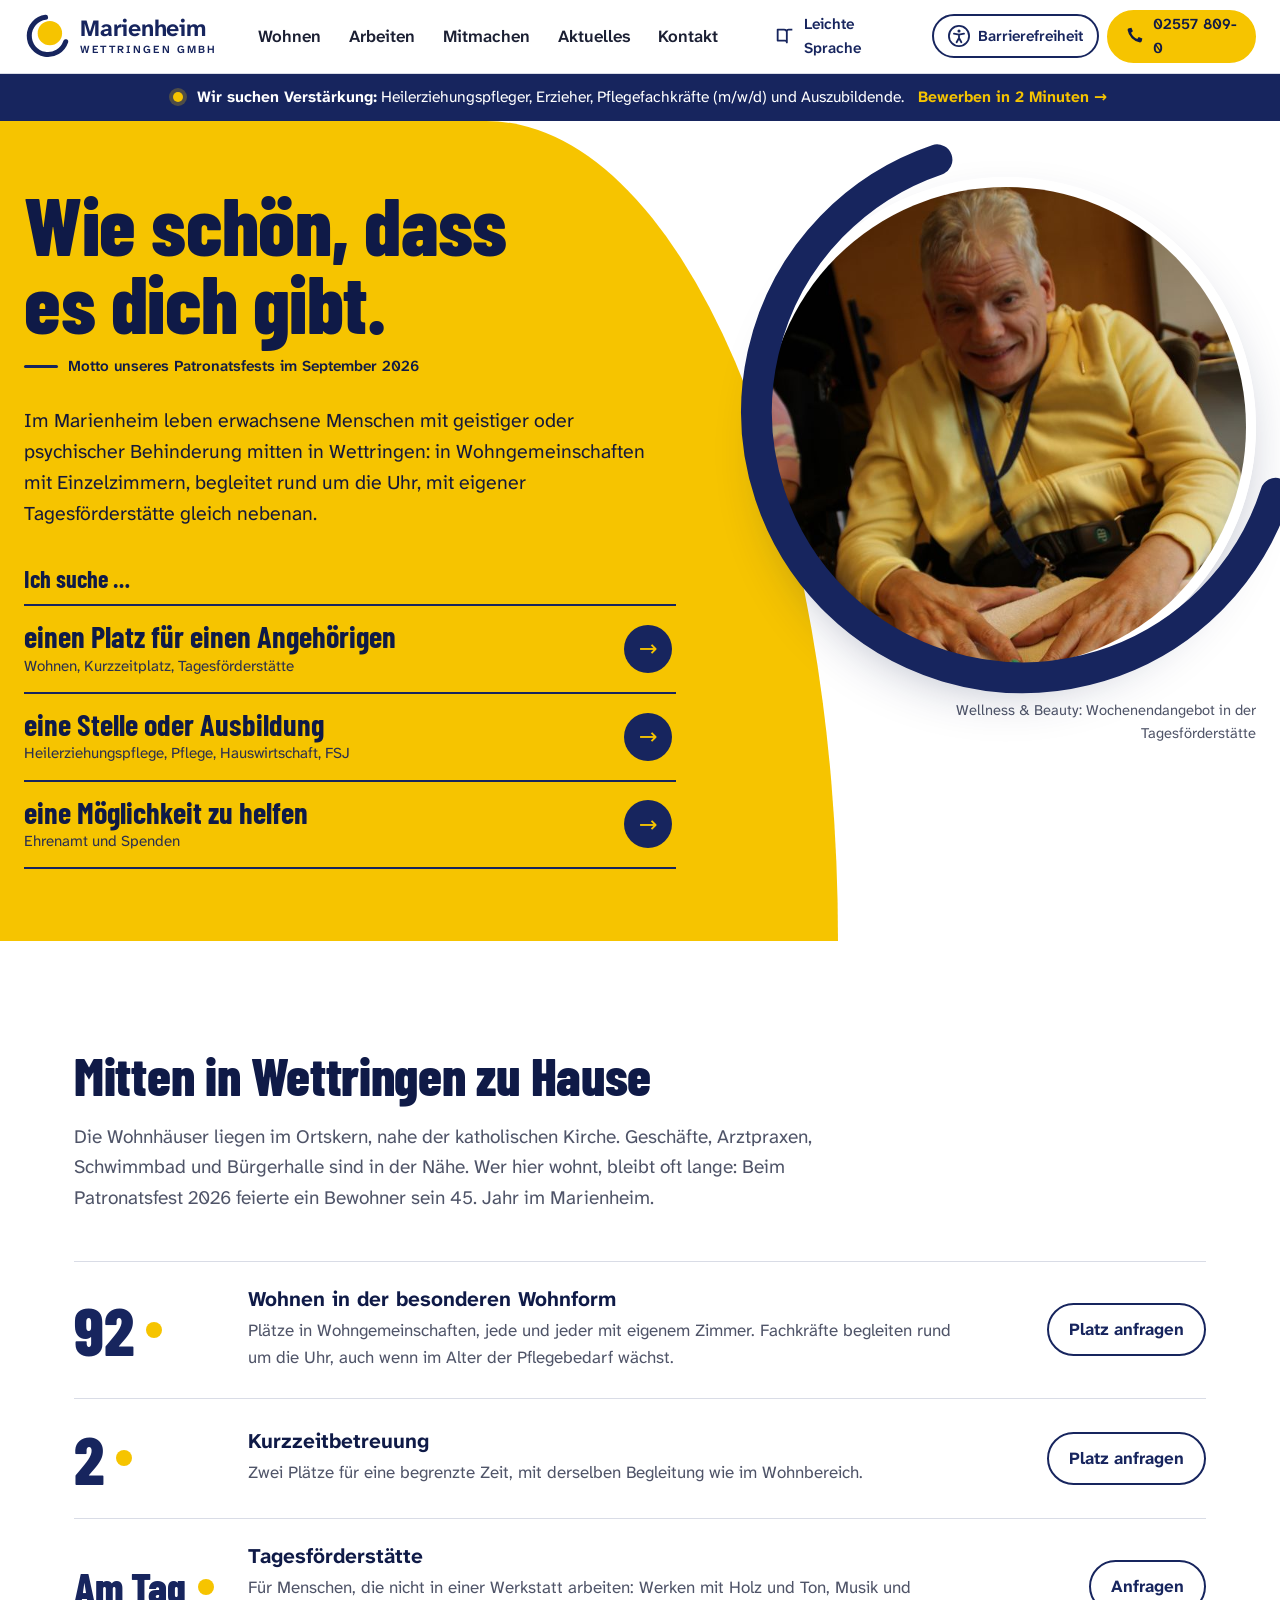
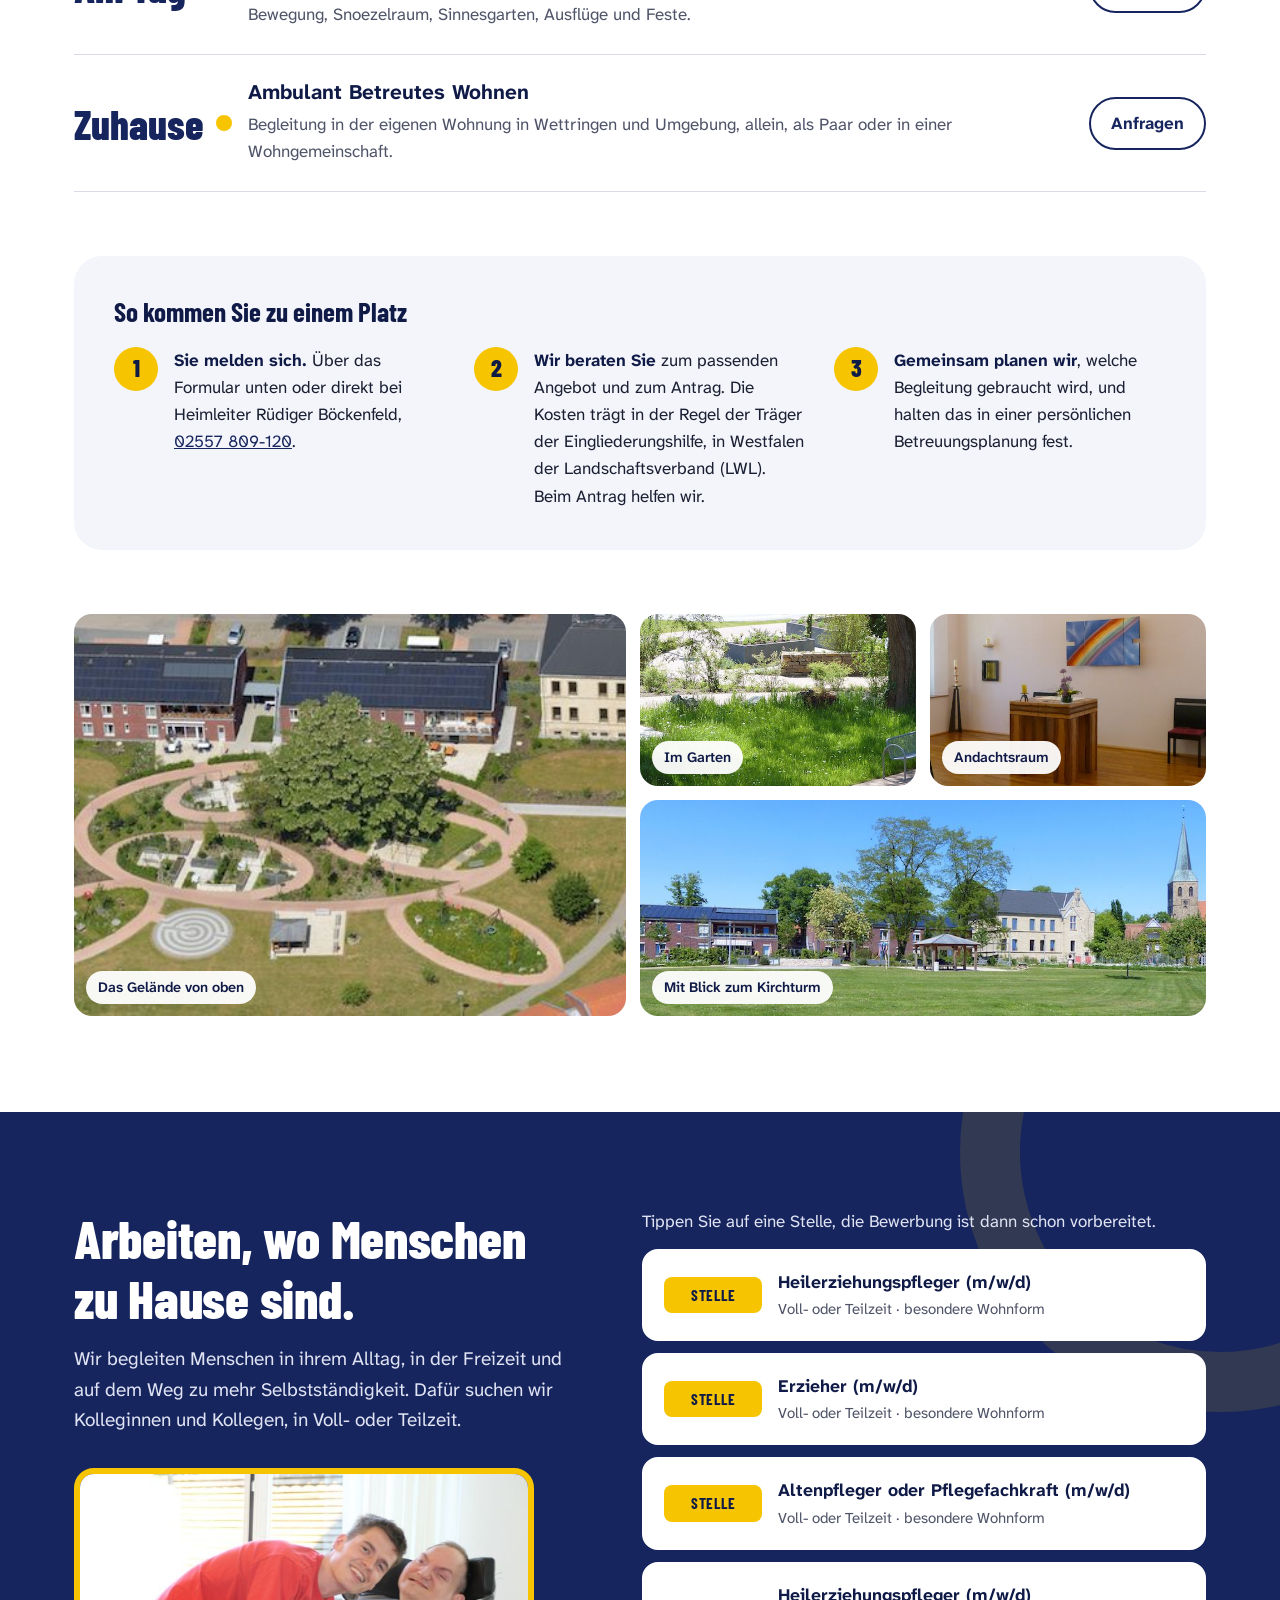
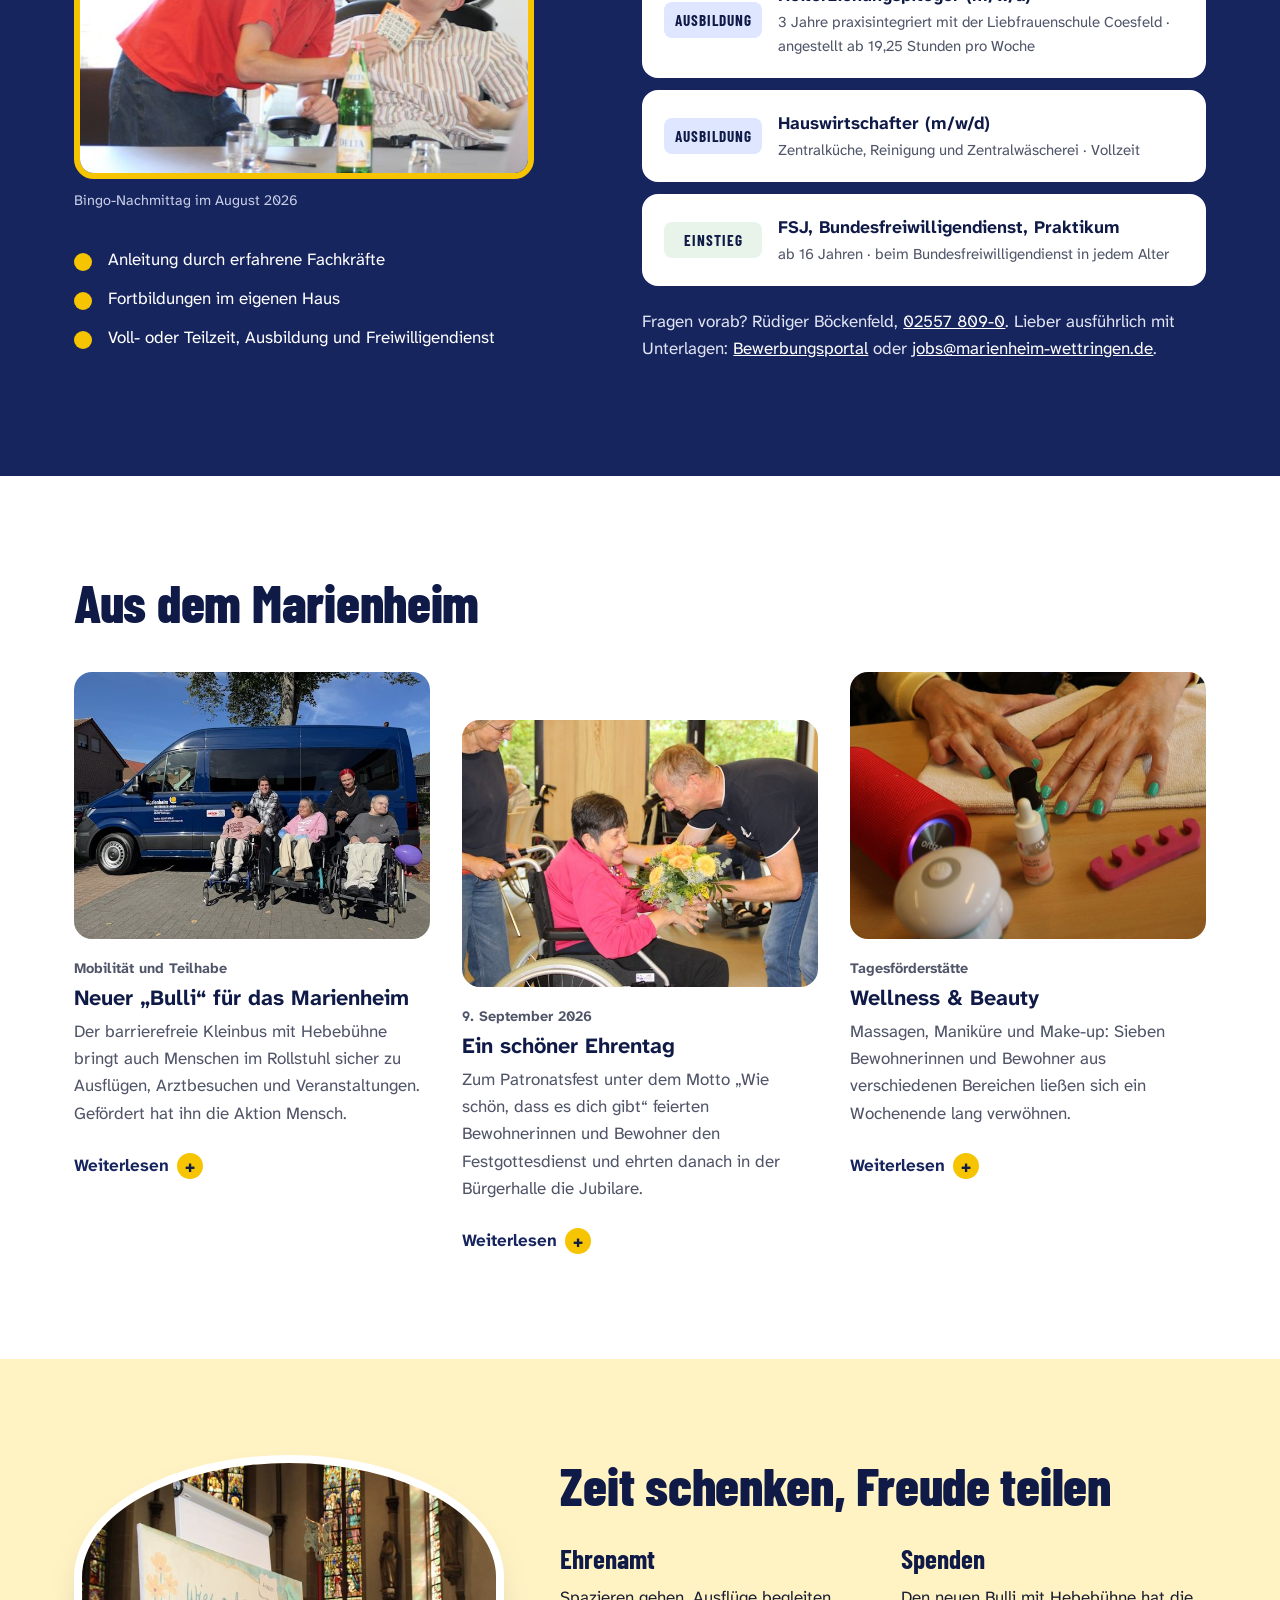
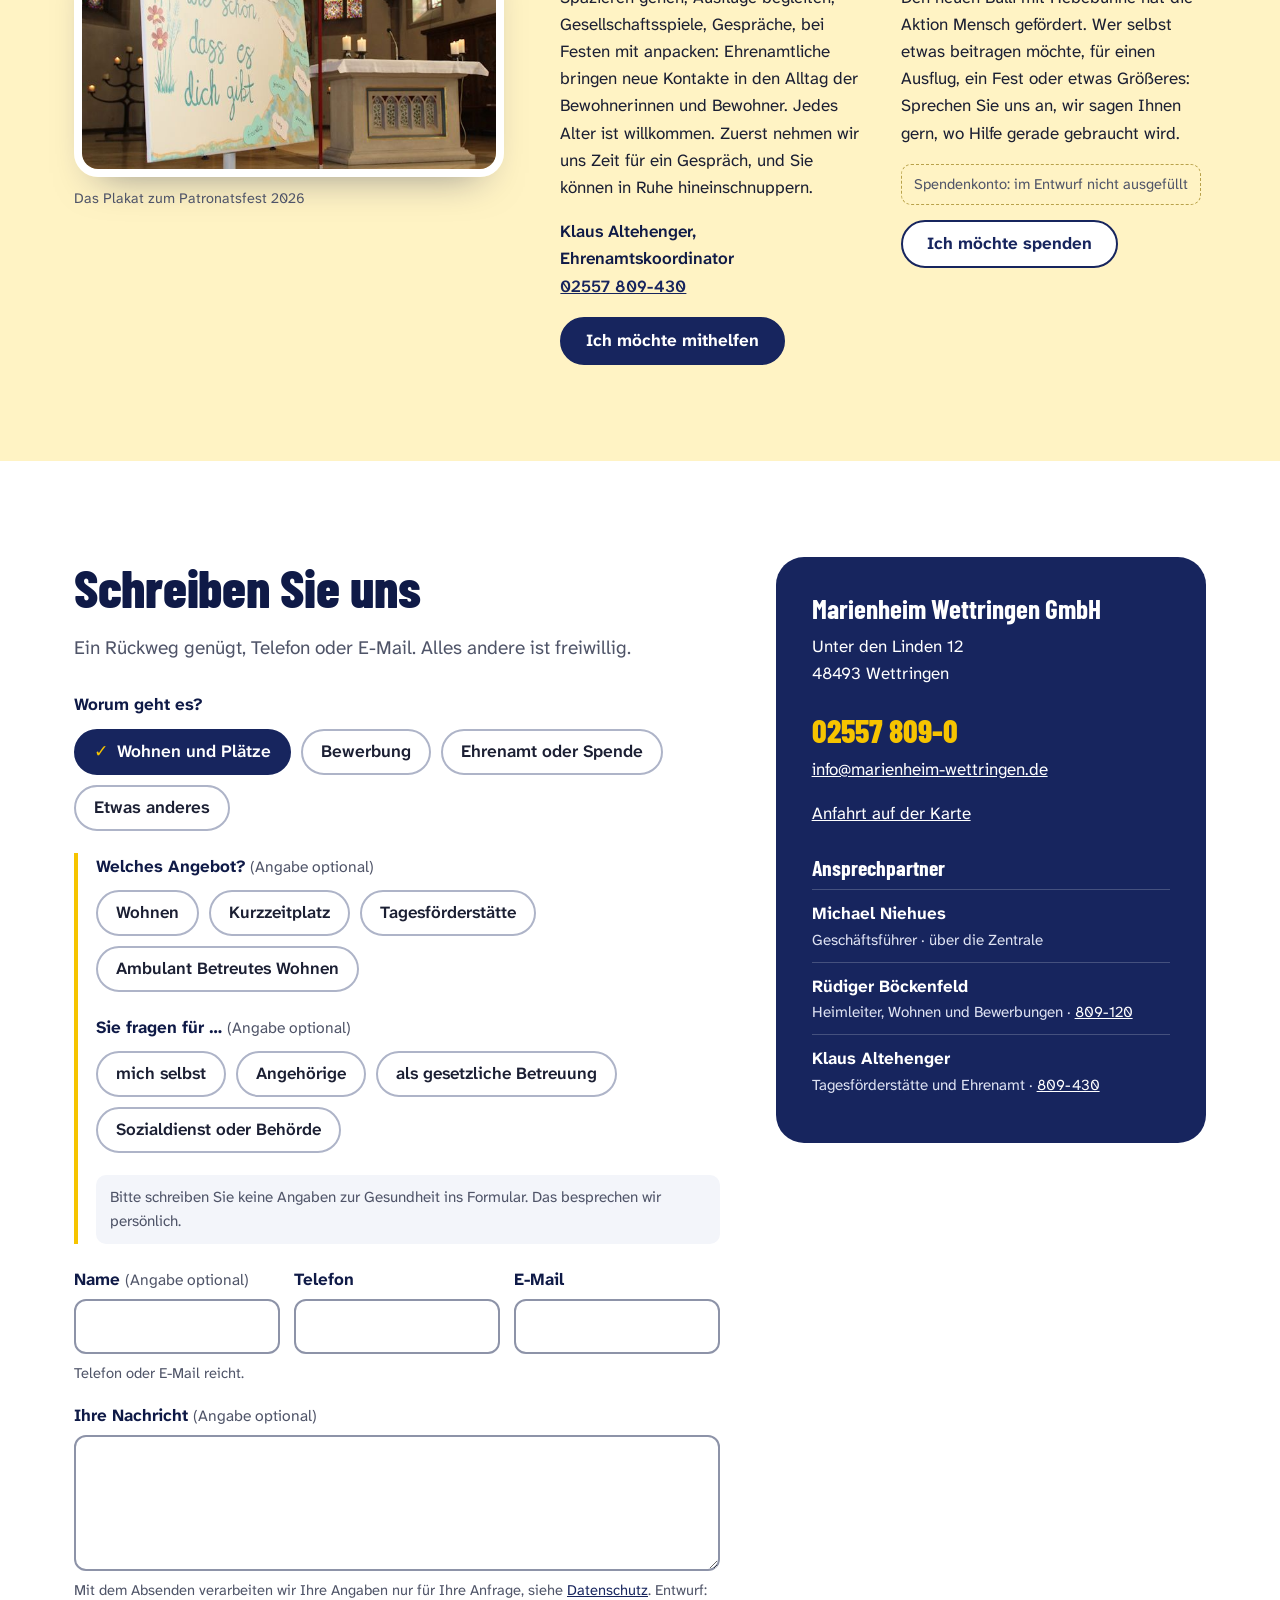
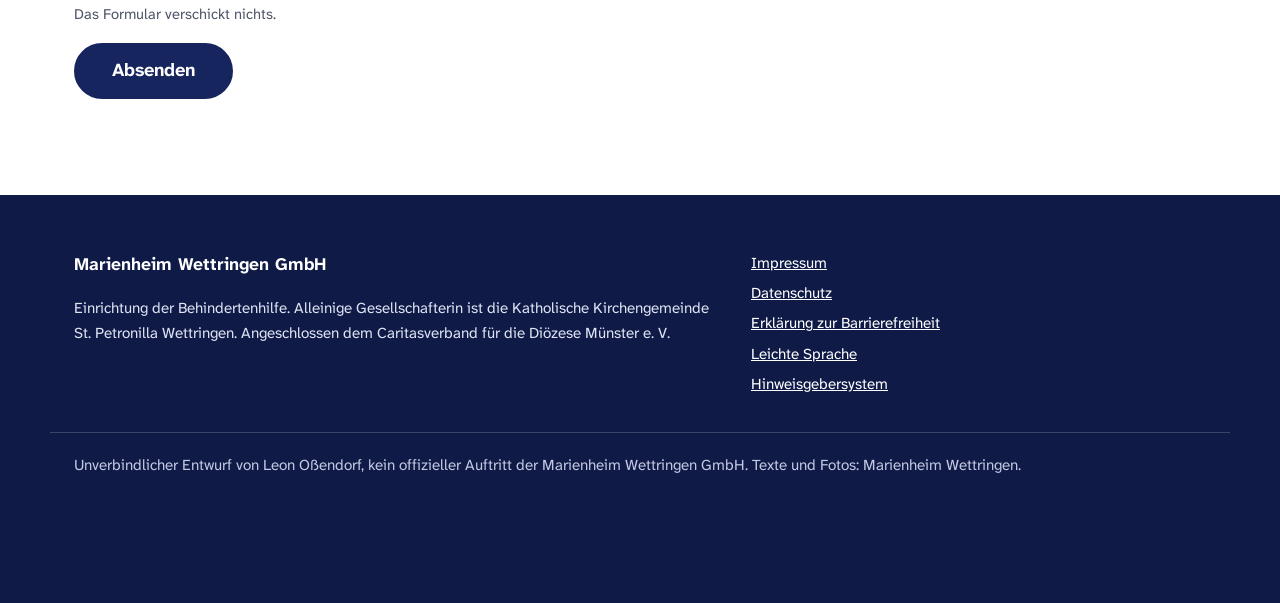
==== commit 46a2e4e9: "Bilder würdevoller: Wellness als Handdetail, Leichte Sprache mit lachendem Mann, unbenutzte Fotos en" ====
--- a/index.html
+++ b/index.html
@@ -220,7 +220,7 @@
         </div>
       </article>
       <article class="beitrag zeige">
-        <img src="img/wellness.jpg" width="640" height="427" loading="lazy" alt="Eine Mitarbeiterin flicht einer Bewohnerin im Rollstuhl die Haare.">
+        <img src="img/wellness-haende.jpg" width="640" height="427" loading="lazy" alt="Frisch lackierte türkise Fingernägel, daneben Nagellack und ein Zehenspreizer.">
         <div class="beitrag__text">
           <p class="beitrag__marke">Tagesförderstätte</p>
           <h3>Wellness &amp; Beauty</h3>
